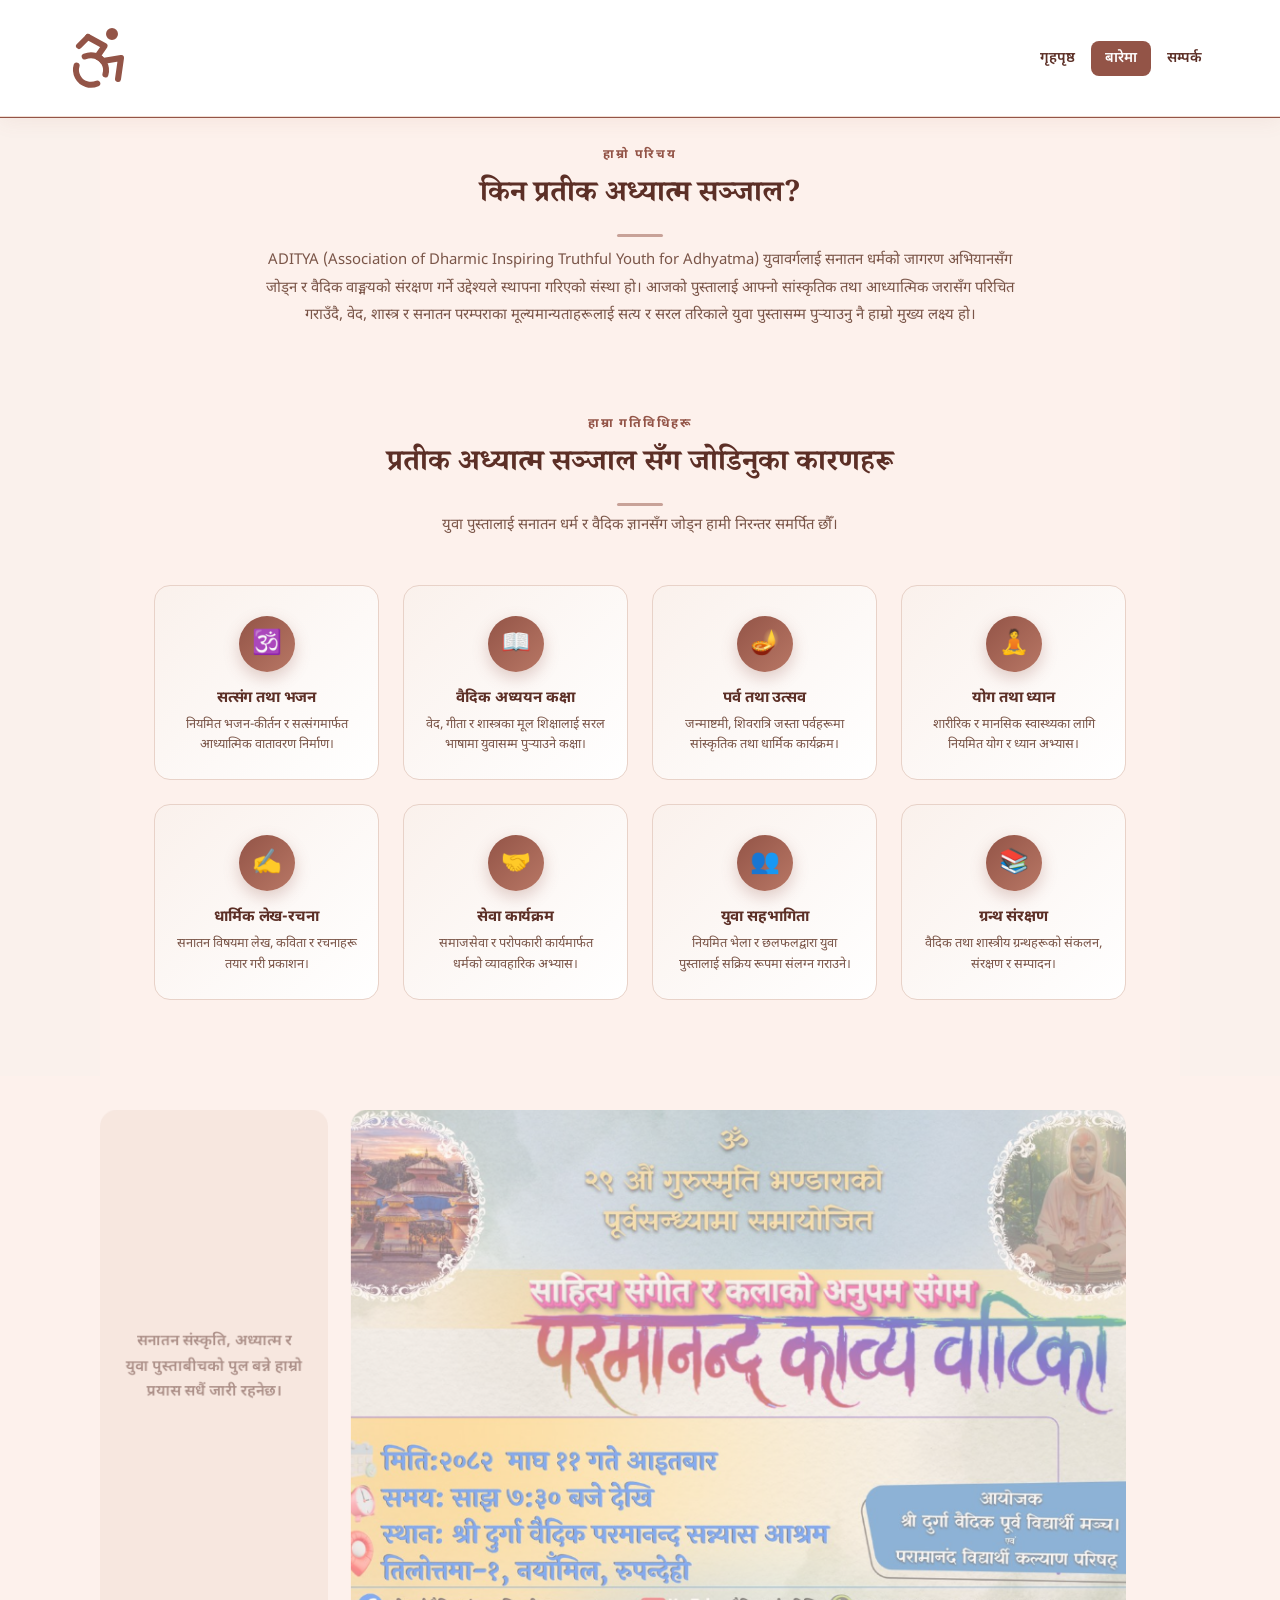
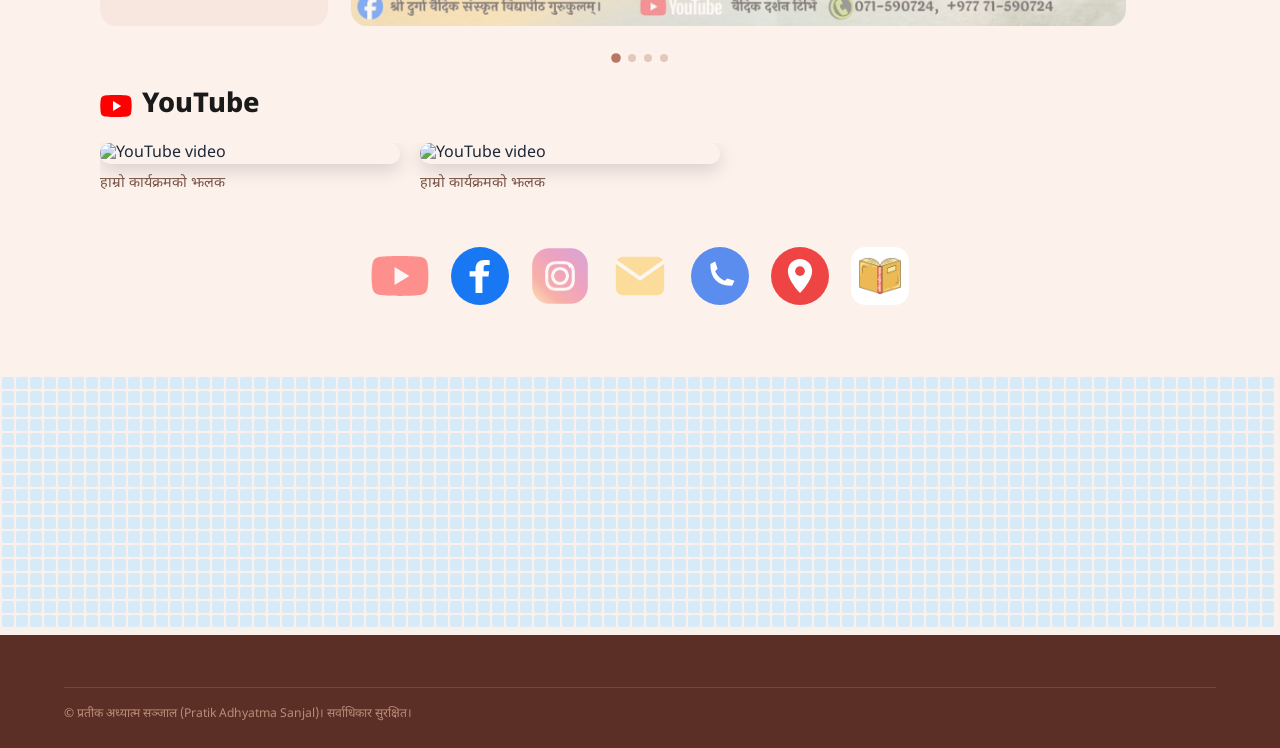
==== about.html @ 6c0d163f "समाचार १ र २ भित्रका लेखको फन्ट Eczar मा बदलियो Co-Authored-By: Claude Sonnet 5.5 <noreply@anthropic" ====
<!DOCTYPE html>
<html lang="ne">
<head>
<meta charset="UTF-8">
<meta name="viewport" content="width=device-width, initial-scale=1.0">
<meta http-equiv="Cache-Control" content="no-cache, no-store, must-revalidate">
<meta http-equiv="Pragma" content="no-cache">
<meta http-equiv="Expires" content="0">
<title>बारेमा – प्रतीक अध्यात्म सञ्जाल (Pratik Adhyatma Sanjal)</title>
<link rel="manifest" href="manifest.json">
<meta name="theme-color" content="#5c2f26">
<link rel="icon" href="/favicon.ico" sizes="48x48">
<link rel="icon" type="image/png" sizes="48x48" href="/favicon-48x48.png">
<link rel="icon" type="image/png" sizes="192x192" href="/favicon-192x192.png">
<link rel="apple-touch-icon" href="/apple-touch-icon.png">
<meta name="apple-mobile-web-app-capable" content="yes">
<meta name="apple-mobile-web-app-status-bar-style" content="black-translucent">
<link href="https://fonts.googleapis.com/css2?family=Akshar:wght@400;500;600;700&family=Noto+Sans+Devanagari:wght@400;600;700;900&family=Noto+Serif+Devanagari:wght@400;700&display=swap" rel="stylesheet">
<link rel="stylesheet" href="styles.css?v=20261015" id="themeStylesheet">
<style>
  .about-page-inner { max-width: 1080px; margin: 0 auto; }
</style>
</head>
<body>

<!-- HEADER -->
<header>
  <div class="logo-area">
    <div class="aditya-access-icon" id="adityaAccessIcon" role="img" aria-label="प्रतीक अध्यात्म सञ्जाल" tabindex="0">
      <svg fill="none" width="72" height="72" stroke="currentColor" stroke-linecap="round" stroke-linejoin="round" stroke-width="2" viewBox="0 0 24 24" xmlns="http://www.w3.org/2000/svg">
        <circle class="ac-circle" cx="16" cy="4" r="1"/>
        <g class="ac-primary">
          <path d="m18 19 1-7-6 1"/>
          <path d="M8,5l5.5,3-2.4,3.5"/>
          <path class="ac-path" d="M8 5 L5 8"/>
        </g>
        <g class="ac-secondary">
          <path d="M4.2,14.5c-.8,2.6.7,5.4,3.3,6.2,1.2.4,2.4.3,3.6-.2"/>
          <path d="M13.8,17.5c.8-2.6-.7-5.4-3.3-6.2-1.2-.4-2.4-.3-3.6.2"/>
          <path d="M13,13.1c-.5-.7-1.1-1.2-1.9-1.6"/>
        </g>
      </svg>
    </div>
  </div>
  <nav>
    <a href="index.html">गृहपृष्ठ</a>
    <a href="about.html" class="active">बारेमा</a>
    <a href="#contact">सम्पर्क</a>
  </nav>
</header>

<div class="about-page-inner">

  <!-- PURPOSE / ABOUT -->
  <section class="why-section" id="purpose">
    <div class="section-label">हाम्रो परिचय</div>
    <div class="section-title">किन प्रतीक अध्यात्म सञ्जाल?</div>
    <p class="section-sub" style="max-width:760px;margin-left:auto;margin-right:auto;line-height:1.85;">
      ADITYA (Association of Dharmic Inspiring Truthful Youth for Adhyatma) युवावर्गलाई सनातन धर्मको जागरण अभियानसँग जोड्न र वैदिक वाङ्मयको संरक्षण गर्ने उद्देश्यले स्थापना गरिएको संस्था हो। आजको पुस्तालाई आफ्नो सांस्कृतिक तथा आध्यात्मिक जरासँग परिचित गराउँदै, वेद, शास्त्र र सनातन परम्पराका मूल्यमान्यताहरूलाई सत्य र सरल तरिकाले युवा पुस्तासम्म पुर्‍याउनु नै हाम्रो मुख्य लक्ष्य हो।
    </p>
  </section>

  <!-- WHY -->
  <section class="why-section" id="why">
    <div class="section-label">हाम्रा गतिविधिहरू</div>
    <div class="section-title">प्रतीक अध्यात्म सञ्जाल सँग जोडिनुका कारणहरू</div>
    <p class="section-sub">युवा पुस्तालाई सनातन धर्म र वैदिक ज्ञानसँग जोड्न हामी निरन्तर समर्पित छौँ।</p>
    <div class="features-grid">
      <div class="feature-card"><div class="feature-icon">🕉️</div><h3>सत्संग तथा भजन</h3><p>नियमित भजन-कीर्तन र सत्संगमार्फत आध्यात्मिक वातावरण निर्माण।</p></div>
      <div class="feature-card"><div class="feature-icon">📖</div><h3>वैदिक अध्ययन कक्षा</h3><p>वेद, गीता र शास्त्रका मूल शिक्षालाई सरल भाषामा युवासम्म पुर्‍याउने कक्षा।</p></div>
      <div class="feature-card"><div class="feature-icon">🪔</div><h3>पर्व तथा उत्सव</h3><p>जन्माष्टमी, शिवरात्रि जस्ता पर्वहरूमा सांस्कृतिक तथा धार्मिक कार्यक्रम।</p></div>
      <div class="feature-card"><div class="feature-icon">🧘</div><h3>योग तथा ध्यान</h3><p>शारीरिक र मानसिक स्वास्थ्यका लागि नियमित योग र ध्यान अभ्यास।</p></div>
      <div class="feature-card"><div class="feature-icon">✍️</div><h3>धार्मिक लेख-रचना</h3><p>सनातन विषयमा लेख, कविता र रचनाहरू तयार गरी प्रकाशन।</p></div>
      <div class="feature-card"><div class="feature-icon">🤝</div><h3>सेवा कार्यक्रम</h3><p>समाजसेवा र परोपकारी कार्यमार्फत धर्मको व्यावहारिक अभ्यास।</p></div>
      <div class="feature-card"><div class="feature-icon">👥</div><h3>युवा सहभागिता</h3><p>नियमित भेला र छलफलद्वारा युवा पुस्तालाई सक्रिय रूपमा संलग्न गराउने।</p></div>
      <div class="feature-card"><div class="feature-icon">📚</div><h3>ग्रन्थ संरक्षण</h3><p>वैदिक तथा शास्त्रीय ग्रन्थहरूको संकलन, संरक्षण र सम्पादन।</p></div>
    </div>
  </section>

</div>

<!-- SHOWCASE + YOUTUBE + SOCIAL -->
<section class="showcase-section" id="showcase">
  <div class="showcase-slider" data-source="data/showcase.json">
    <div class="showcase-slides"></div>
    <div class="showcase-dots"></div>
  </div>

  <div style="margin-top:26px;"></div>

  <div class="yt-heading">
    <svg viewBox="0 0 48 48" aria-hidden="true"><path d="M46.5 12.8c-.55-2.05-2.15-3.67-4.2-4.22C38.7 7.5 24 7.5 24 7.5s-14.7 0-18.3 1.08c-2.05.55-3.65 2.17-4.2 4.22C0.5 16.4.5 24 .5 24s0 7.6 1 11.2c.55 2.05 2.15 3.6 4.2 4.15C9.3 40.5 24 40.5 24 40.5s14.7 0 18.3-1.15c2.05-.55 3.65-2.1 4.2-4.15 1-3.6 1-11.2 1-11.2s0-7.6-1-11.2z" fill="#FF0000"/><path d="M19.5 31.5v-15L31.8 24z" fill="#fff"/></svg>
    <span>YouTube</span>
  </div>
  <div class="yt-row">
    <a class="yt-card" href="https://youtu.be/tR3_oEVN0DA?si=QGP041dQ_64hAhHE" target="_blank" rel="noopener">
      <img src="https://img.youtube.com/vi/tR3_oEVN0DA/hqdefault.jpg" alt="YouTube video" loading="lazy">
      <p>हाम्रो कार्यक्रमको झलक</p>
    </a>
    <a class="yt-card" href="https://youtu.be/tR3_oEVN0DA?si=QGP041dQ_64hAhHE" target="_blank" rel="noopener">
      <img src="https://img.youtube.com/vi/tR3_oEVN0DA/hqdefault.jpg" alt="YouTube video" loading="lazy">
      <p>हाम्रो कार्यक्रमको झलक</p>
    </a>
  </div>

  <div class="social-row">
    <span class="social-icon disabled" title="चाँडै आउँदैछ">
      <svg viewBox="0 0 48 48" aria-hidden="true"><path d="M46.5 12.8c-.55-2.05-2.15-3.67-4.2-4.22C38.7 7.5 24 7.5 24 7.5s-14.7 0-18.3 1.08c-2.05.55-3.65 2.17-4.2 4.22C0.5 16.4.5 24 .5 24s0 7.6 1 11.2c.55 2.05 2.15 3.6 4.2 4.15C9.3 40.5 24 40.5 24 40.5s14.7 0 18.3-1.15c2.05-.55 3.65-2.1 4.2-4.15 1-3.6 1-11.2 1-11.2s0-7.6-1-11.2z" fill="#FF0000"/><path d="M19.5 31.5v-15L31.8 24z" fill="#fff"/></svg>
    </span>
    <a class="social-icon" href="https://www.facebook.com/share/1Dkz17TPeV/" target="_blank" rel="noopener" aria-label="Facebook">
      <svg viewBox="0 0 48 48" aria-hidden="true"><circle cx="24" cy="24" r="24" fill="#1877F2"/><path d="M27 24.5h4l.6-4.5h-4.6v-2.9c0-1.3.35-2.2 2.25-2.2H32V11c-.6-.08-2.4-.25-4.4-.25-4.35 0-7.3 2.65-7.3 7.5V20h-4.9v4.5h4.9V38h5.7V24.5z" fill="#fff"/></svg>
    </a>
    <span class="social-icon disabled" title="चाँडै आउँदैछ">
      <svg viewBox="0 0 48 48" aria-hidden="true"><defs><linearGradient id="igGrad2" x1="0" y1="1" x2="1" y2="0"><stop offset="0%" stop-color="#FED373"/><stop offset="25%" stop-color="#F15245"/><stop offset="60%" stop-color="#D92E7F"/><stop offset="100%" stop-color="#9B36B7"/></linearGradient></defs><rect x="1" y="1" width="46" height="46" rx="14" fill="url(#igGrad2)"/><rect x="13" y="13" width="22" height="22" rx="7" fill="none" stroke="#fff" stroke-width="2.6"/><circle cx="24" cy="24" r="6.2" fill="none" stroke="#fff" stroke-width="2.6"/><circle cx="32.5" cy="15.5" r="1.6" fill="#fff"/></svg>
    </span>
    <span class="social-icon disabled" title="चाँडै आउँदैछ">
      <svg viewBox="0 0 24 24" aria-hidden="true"><rect x="2" y="4" width="20" height="16" rx="3" fill="#FBBF24"/><path d="M2 6l10 7 10-7" fill="none" stroke="#fff" stroke-width="1.5"/></svg>
    </span>
    <a class="social-icon" href="tel:9769312708" aria-label="Phone">
      <svg viewBox="0 0 24 24" aria-hidden="true"><circle cx="12" cy="12" r="12" fill="#5B8DEF"/><path d="M8 7c0 6 3 9 9 9l1-2-3-1-1 1c-2-1-3-2-4-4l1-1-1-3-2 1z" fill="#fff"/></svg>
    </a>
    <a class="social-icon" href="https://www.google.com/maps/search/?api=1&query=Butwal+Nayamil+Nepal" target="_blank" rel="noopener" aria-label="Location">
      <svg viewBox="0 0 24 24" aria-hidden="true"><circle cx="12" cy="12" r="12" fill="#EF4444"/><path d="M12 5a5 5 0 00-5 5c0 4 5 9 5 9s5-5 5-9a5 5 0 00-5-5z" fill="#fff"/><circle cx="12" cy="10" r="2" fill="#EF4444"/></svg>
    </a>
    <a class="social-icon" href="https://pratikadhikari98.com.np/" target="_blank" rel="noopener" aria-label="प्रतीक साहित्य सङ्ग्रह">
      <img src="photos/sahitya-icon.png" alt="प्रतीक साहित्य सङ्ग्रह" style="width:100%;height:100%;object-fit:cover;">
    </a>
  </div>
</section>

<!-- GRAVITY BOXES SECTION -->
<section id="gravity-boxes-section" style="background:transparent;padding:0;margin:0;width:100%;overflow:hidden;">
  <div id="gravity-grid" style="width:100%;height:260px;display:grid;"></div>
</section>


<!-- LIGHTBOX -->
<div class="lb-backdrop" id="lbBackdrop" onclick="closeLb(event)">
  <button class="lb-close" onclick="closeLb()">✕</button>
  <img class="lb-img" id="lbImg" src="" alt="">
  <div class="lb-caption" id="lbCaption"></div>
</div>

<!-- FOOTER -->
<footer id="contact">
  <div class="footer-bottom">
    <span>© प्रतीक अध्यात्म सञ्जाल (Pratik Adhyatma Sanjal)। सर्वाधिकार सुरक्षित।</span>
  </div>
</footer>


<script>
function openLb(src, caption) {
  document.getElementById('lbImg').src = src;
  document.getElementById('lbCaption').textContent = caption;
  document.getElementById('lbBackdrop').classList.add('open');
  document.body.style.overflow = 'hidden';
}
function closeLb(e) {
  if (e && e.target !== e.currentTarget && e.target.tagName === 'IMG') return;
  document.getElementById('lbBackdrop').classList.remove('open');
  document.body.style.overflow = '';
}

</script>


<script>
// ══ GRAVITY BOXES — sky/white theme ══
(function () {
  const grid = document.getElementById('gravity-grid');
  if (!grid) return;

  const BOX = 12, GAP = 2, STEP = BOX + GAP;
  let px = null, py = null;
  let animId = null;

  // Rest color: #d6eaf8 (--sky), pressed color: #ffffff (white)
  const R0 = 0xd6, G0 = 0xea, B0 = 0xf8; // #d6eaf8 sky
  const R1 = 0xff, G1 = 0xff, B1 = 0xff; // #ffffff white

  const RADIUS = 110, R2 = RADIUS * RADIUS;
  const STIFF = 0.25, DAMP = 0.58;

  let boxes = [], dep, vel, cx, cy, total = 0;

  function init() {
    if (animId) cancelAnimationFrame(animId);
    grid.innerHTML = '';

    const W = grid.offsetWidth || window.innerWidth;
    const H = grid.offsetHeight || 260;
    const cols = Math.floor((W - 4) / STEP);
    const rows = Math.floor((H - 4) / STEP);
    total = cols * rows;

    grid.style.gridTemplateColumns = `repeat(${cols}, ${BOX}px)`;
    grid.style.alignContent = 'start';
    grid.style.gap = GAP + 'px';
    grid.style.padding = '2px';

    boxes = [];
    for (let i = 0; i < total; i++) {
      const b = document.createElement('div');
      b.style.cssText = `width:${BOX}px;height:${BOX}px;border-radius:2px;background:#d6eaf8;`;
      grid.appendChild(b);
      boxes.push(b);
    }

    cx = new Float32Array(total);
    cy = new Float32Array(total);
    dep = new Float32Array(total);
    vel = new Float32Array(total);

    buildCenters();
    tick();
  }

  function buildCenters() {
    const gr = grid.getBoundingClientRect();
    const cols = Math.floor((gr.width - 4) / STEP);
    for (let i = 0; i < total; i++) {
      const r = Math.floor(i / cols), c = i % cols;
      cx[i] = gr.left + c * STEP + BOX / 2;
      cy[i] = gr.top  + r * STEP + BOX / 2;
    }
  }

  function tick() {
    for (let i = 0; i < total; i++) {
      let tgt = 0;
      if (px !== null) {
        const dx = cx[i] - px, dy = cy[i] - py;
        const d2 = dx * dx + dy * dy;
        if (d2 < R2) {
          const ratio = Math.sqrt(d2) / RADIUS;
          tgt = (1 - ratio) * (1 - ratio);
        }
      }
      vel[i] = vel[i] * DAMP + (tgt - dep[i]) * STIFF;
      dep[i] += vel[i];
      if (dep[i] < 0) { dep[i] = 0; vel[i] = 0; }

      const depth = dep[i];
      if (depth < 0.0015 && tgt === 0) {
        dep[i] = 0; vel[i] = 0;
        boxes[i].style.cssText = `width:${BOX}px;height:${BOX}px;border-radius:2px;background:#d6eaf8;`;
        continue;
      }

      const sc  = 1 - depth * 0.48;
      const sh  = (depth * 5).toFixed(1);
      const sh2 = (depth * 11).toFixed(1);
      const sia = Math.min(depth * 0.88, 0.85).toFixed(2);
      const cr  = (R0 + (R1 - R0) * depth) | 0;
      const cg  = (G0 + (G1 - G0) * depth) | 0;
      const cb  = (B0 + (B1 - B0) * depth) | 0;

      boxes[i].style.cssText =
        `width:${BOX}px;height:${BOX}px;border-radius:2px;` +
        `background:rgb(${cr},${cg},${cb});` +
        `transform:scale(${sc.toFixed(3)});` +
        `box-shadow:inset 0 ${sh}px ${sh2}px rgba(0,0,0,${sia});`;
    }
    animId = requestAnimationFrame(tick);
  }

  // ── Events — window level ताकि scroll/touch सबैले काम गरोस् ──
  const section = document.getElementById('gravity-boxes-section');
  section.addEventListener('mousemove',   e => { px = e.clientX; py = e.clientY; buildCenters(); });
  section.addEventListener('mouseleave',  () => { px = null; py = null; });
  section.addEventListener('touchstart',  e => { e.preventDefault(); px = e.touches[0].clientX; py = e.touches[0].clientY; buildCenters(); }, { passive: false });
  section.addEventListener('touchmove',   e => { e.preventDefault(); px = e.touches[0].clientX; py = e.touches[0].clientY; }, { passive: false });
  section.addEventListener('touchend',    () => { px = null; py = null; });
  section.addEventListener('touchcancel', () => { px = null; py = null; });

  setTimeout(init, 150);
  window.addEventListener('resize', () => setTimeout(init, 150));
})();
</script>

<!-- SHOWCASE SLIDER — loads slides from data/showcase.json, auto + manual swipe -->
<script>
(function(){
  function escapeHtml(s){ var d=document.createElement('div'); d.textContent = s==null?'':String(s); return d.innerHTML; }

  function initSlider(slider, items){
    var track = slider.querySelector('.showcase-slides');
    var dotsWrap = slider.querySelector('.showcase-dots');
    if (!track || !items || !items.length) return;

    track.innerHTML = items.map(function(item){
      return '<div class="showcase-top showcase-slide">' +
               '<div class="showcase-text"><p>' + escapeHtml(item.text) + '</p></div>' +
               '<div class="showcase-photo"><img src="' + escapeHtml(item.image) + '" alt="प्रतीक अध्यात्म सञ्जाल"></div>' +
             '</div>';
    }).join('');

    var slides = track.children;
    dotsWrap.innerHTML = '';
    for (var i = 0; i < slides.length; i++) {
      var d = document.createElement('span');
      d.dataset.index = i;
      if (i === 0) d.classList.add('active');
      d.addEventListener('click', function(){
        var idx = +this.dataset.index;
        track.scrollTo({ left: track.clientWidth * idx, behavior: 'smooth' });
      });
      dotsWrap.appendChild(d);
    }
    var dots = dotsWrap.children;

    function currentIndex(){
      return Math.round(track.scrollLeft / track.clientWidth);
    }
    function setActive(idx){
      for (var i = 0; i < dots.length; i++) dots[i].classList.toggle('active', i === idx);
    }
    track.addEventListener('scroll', function(){ setActive(currentIndex()); }, { passive: true });

    if (slides.length > 1) {
      var autoTimer = null;
      function nextSlide(){
        var next = (currentIndex() + 1) % slides.length;
        track.scrollTo({ left: track.clientWidth * next, behavior: 'smooth' });
      }
      function startAuto(){ stopAuto(); autoTimer = setInterval(nextSlide, 4500); }
      function stopAuto(){ if (autoTimer) clearInterval(autoTimer); }
      startAuto();
      track.addEventListener('pointerdown', stopAuto);
      track.addEventListener('pointerup', function(){ setTimeout(startAuto, 1800); });
      track.addEventListener('mouseleave', function(){ setTimeout(startAuto, 1800); });
    }
  }

  document.querySelectorAll('.showcase-slider').forEach(function(slider){
    var src = slider.dataset.source;
    if (!src) return;
    fetch(src, { cache: 'no-store' })
      .then(function(r){ return r.json(); })
      .then(function(items){ initSlider(slider, items); })
      .catch(function(){ /* JSON load गर्न सकिएन */ });
  });
})();
</script>

<script>
if ('serviceWorker' in navigator) {
  window.addEventListener('load', () => {
    navigator.serviceWorker.register('./sw.js').catch(() => {});
  });
}
</script>


<script>
// एक्सेसिबिलिटी आइकन एनिमेसन (accessibility.zip को motion component बाट रूपान्तरित)
(function(){
  var box = document.getElementById('adityaAccessIcon');
  if (!box || !box.animate) return;
  var circle = box.querySelector('.ac-circle'), prim = box.querySelector('.ac-primary'),
      path = box.querySelector('.ac-path'), sec = box.querySelector('.ac-secondary');
  var running = false;
  function play() {
    if (running) return; running = true;
    var o = {easing:'ease-in-out', fill:'none'};
    circle.animate([{transform:'translate(0,0)'},{transform:'translate(1px,1px)'},{transform:'translate(-1px,-1px)'},{transform:'translate(0,0)'}], Object.assign({duration:800}, o));
    prim.animate([{transform:'rotate(0deg)'},{transform:'rotate(5deg)'},{transform:'rotate(-5deg)'},{transform:'rotate(0deg)'}], Object.assign({duration:800}, o));
    path.animate([{transform:'rotate(0deg)'},{transform:'rotate(-60deg)'},{transform:'rotate(0deg)'}], Object.assign({duration:400, delay:200}, o));
    var last = sec.animate([{transform:'rotate(0deg)'},{transform:'rotate(-360deg)'}], Object.assign({duration:1000, delay:400}, o));
    last.onfinish = function(){ running = false; };
  }
  box.addEventListener('mouseenter', play);
  box.addEventListener('click', play);
  box.addEventListener('keydown', function(e){ if (e.key === 'Enter' || e.key === ' ') play(); });
  setTimeout(play, 600);
})();
</script>
</body>
</html>
---- styles.css ----
@font-face {
  font-family: 'Siddhanta';
  src: url('fonts/siddhanta.ttf') format('truetype');
  font-weight: normal;
  font-style: normal;
  font-display: swap;
}
  *, *::before, *::after { box-sizing: border-box; margin: 0; padding: 0; -webkit-tap-highlight-color: transparent; }
  html { -webkit-tap-highlight-color: transparent; }
  a, button, select, input, textarea, [onclick] { -webkit-tap-highlight-color: transparent; }
  :root {
    --blue-dark: #5c2f26;
    --blue-mid: #935447;
    --blue-light: #b87765;
    --sky: #f0ddd3;
    --sky-pale: #faf1ec;
    --white: #ffffff;
    --red: #b91c1c;
    --text: #1a2a3a;
    --text-light: #7a5548;
  }
  html { scroll-behavior: smooth; background: var(--sky-pale); }
  body { font-family: 'Noto Sans Devanagari', sans-serif; background: var(--sky-pale); color: var(--text); overflow-x: hidden; }
  h1, h2, h3 { letter-spacing: -0.01em; }
  ::selection { background: var(--blue-mid); color: var(--white); }

  /* TOP BAR */
  .topbar { background: var(--blue-dark); color: #f2ded4; font-size: 0.78rem; display: flex; justify-content: space-between; align-items: center; padding: 6px 5%; gap: 12px; flex-wrap: wrap; }
  .topbar a { color: #f2ded4; text-decoration: none; }

  /* HEADER */
  header { background: var(--white); padding: 22px 5%; display: flex; align-items: center; justify-content: space-between; gap: 14px; border-bottom: 1px solid var(--sky); position: sticky; top: 0; z-index: 100; box-shadow: 0 1px 0 var(--blue-mid), 0 4px 20px rgba(147,84,71,0.08); flex-wrap: wrap; transition: box-shadow .2s; }
  .header-left { display: flex; align-items: center; gap: 12px; flex-wrap: wrap; }
  .logo-area { display: flex; align-items: center; gap: 9px; }
  .aditya-logo-img { height: 90px; width: 160px; object-fit: contain; display: block; }
  .aditya-access-icon { color: var(--blue-mid); display: flex; align-items: center; justify-content: center; width: 72px; height: 72px; cursor: pointer; outline: none; -webkit-tap-highlight-color: transparent; }
  .aditya-access-icon svg * { transform-box: fill-box; transform-origin: center; }
  .aditya-access-icon .ac-path { transform-origin: top right; }
  nav { display: flex; gap: 2px; flex-wrap: wrap; }
  nav a { color: var(--blue-dark); text-decoration: none; font-size: 0.9rem; font-weight: 600; padding: 8px 14px; border-radius: 8px; transition: background .25s ease, color .25s ease, transform .15s ease; }
  nav a:hover { transform: translateY(-1px); }
  nav a:hover, nav a.active { background: var(--blue-mid); color: var(--white); }
  .btn-admit { background: var(--red); color: var(--white) !important; border-radius: 6px; font-weight: 700 !important; }
  .btn-admit:hover { background: #991b1b !important; }

  /* HEADER 3-DOT MENU */
  .header-menu { position: relative; }
  .menu-dots-btn { background: var(--white); border: 1.5px solid var(--blue-mid); color: var(--blue-dark); width: 52px; height: 52px; border-radius: 50%; font-size: 1.6rem; line-height: 1; cursor: pointer; display: flex; align-items: center; justify-content: center; transition: background .2s, color .2s, transform .15s; }
  .menu-dots-btn:hover { background: var(--blue-mid); color: var(--white); }
  .menu-dots-btn:active { transform: scale(0.92); }
  .header-dropdown { position: absolute; top: calc(100% + 10px); right: 0; background: var(--white); border: 1px solid #f0ddd3; border-radius: 12px; box-shadow: 0 10px 30px rgba(147,84,71,0.18); padding: 10px; min-width: 160px; opacity: 0; visibility: hidden; transform: translateY(-8px) scale(0.97); transform-origin: top right; transition: opacity .18s ease, transform .18s ease, visibility .18s; z-index: 200; }
  .header-dropdown.open { opacity: 1; visibility: visible; transform: translateY(0) scale(1); }
  .header-dropdown .auth-box { justify-content: center; }
  .theme-picker { padding: 4px 4px 10px; border-bottom: 1px solid var(--sky); margin-bottom: 8px; }
  .theme-picker-label { font-size: 0.72rem; font-weight: 700; color: var(--text-light); text-transform: uppercase; letter-spacing: .06em; margin-bottom: 8px; text-align: center; }
  .menu-admin-link { display: flex; align-items: center; justify-content: center; gap: 6px; padding: 8px 4px; border-radius: 8px; text-decoration: none; color: var(--text-light); font-size: 0.85rem; font-weight: 600; transition: background .15s; }
  .menu-admin-link:hover { background: var(--sky-pale); }
  .theme-swatches { display: flex; justify-content: center; gap: 8px; flex-wrap: wrap; max-width: 190px; }
  .theme-swatch { width: 28px; height: 28px; border-radius: 50%; border: 2px solid var(--white); box-shadow: 0 0 0 1.5px #d8d8d8; cursor: pointer; padding: 0; transition: transform .15s, box-shadow .15s; }
  .theme-swatch:hover { transform: scale(1.12); }
  .theme-swatch.active { box-shadow: 0 0 0 2.5px var(--blue-mid); }

  /* HERO */
  .hero { background: linear-gradient(160deg, #fdf5f0 0%, #f9ece4 50%, #ecd2c1 100%); min-height: auto; display: flex; align-items: center; justify-content: center; padding: 30px 5% 20px; gap: 40px; flex-wrap: wrap; position: relative; overflow: hidden; }
  .hero::after {
    content: "";
    position: absolute;
    inset: -60px;
    background:
      radial-gradient(circle at 20% 25%, rgba(147,84,71,0.55) 0%, transparent 42%),
      radial-gradient(circle at 82% 18%, rgba(184,119,101,0.50) 0%, transparent 42%),
      radial-gradient(circle at 30% 85%, rgba(92,47,38,0.30) 0%, transparent 45%),
      radial-gradient(circle at 85% 80%, rgba(236,210,193,0.75) 0%, transparent 45%);
    filter: blur(50px);
    animation: heroBlobMove 14s ease-in-out infinite alternate;
    z-index: 0;
    pointer-events: none;
  }
  @keyframes heroBlobMove {
    0%   { transform: translate(0, 0) scale(1); }
    50%  { transform: translate(-4%, 3%) scale(1.18); }
    100% { transform: translate(3%, -3%) scale(1); }
  }
  .hero::before {
    content: "";
    position: absolute;
    inset: 14px;
    background: rgba(255,255,255,0.42);
    border: 1px solid rgba(255,255,255,0.55);
    border-radius: 24px;
    backdrop-filter: blur(8px);
    -webkit-backdrop-filter: blur(8px);
    box-shadow: 0 10px 34px rgba(92,47,38,0.22), 0 2px 8px rgba(92,47,38,0.14);
    z-index: 1;
    pointer-events: none;
  }
  .hero-text, .wheel-container { position: relative; z-index: 2; }
  .hero-text { flex: 1 1 320px; }
  .hero-eyebrow { display: inline-block; background: var(--blue-mid); color: var(--white); font-size: 0.75rem; font-weight: 700; letter-spacing: .08em; padding: 4px 14px; border-radius: 20px; margin-bottom: 16px; }
  .hero-text h2 { font-family: 'Noto Serif Devanagari', serif; font-size: clamp(1.4rem, 3vw, 2.2rem); font-weight: 700; color: var(--blue-dark); line-height: 1.35; margin-bottom: 14px; }
  .hero-text h2 span { color: var(--blue-mid); }
  .hero-text h2.hero-shloka { font-size: clamp(1.5rem, 3.4vw, 2.3rem); line-height: 1.55; margin-top: -18px; }
  .shloka-rotator { transition: opacity .35s ease; }
  .shloka-rotator.fading { opacity: 0; }
  .hero-text p { font-size: 0.97rem; color: var(--text-light); line-height: 1.75; margin-bottom: 26px; max-width: 460px; }
  .hero-btns { display: flex; gap: 12px; flex-wrap: wrap; }
  .btn-primary { background: var(--blue-mid); color: var(--white); padding: 13px 26px; border-radius: 10px; font-size: 0.93rem; font-weight: 700; text-decoration: none; transition: background .25s ease, transform .18s ease, box-shadow .25s ease; display: inline-block; box-shadow: 0 4px 14px rgba(147,84,71,.22); }
  .btn-primary:hover { background: var(--blue-dark); transform: translateY(-2px); box-shadow: 0 8px 20px rgba(147,84,71,.3); }
  .btn-primary:active { transform: translateY(0); }
  .btn-outline { border: 2px solid var(--blue-mid); color: var(--blue-mid); padding: 11px 22px; border-radius: 10px; font-size: 0.93rem; font-weight: 700; text-decoration: none; transition: background .25s ease, color .25s ease, transform .18s ease; display: inline-block; }
  .btn-outline:hover { background: var(--blue-mid); color: var(--white); transform: translateY(-2px); }

  /* WHEEL */
  .wheel-container { flex: 0 0 auto; display: flex; flex-direction: column; align-items: center; gap: 14px; }
  .wheel-svg-wrap { position: relative; width: 500px; height: 500px; cursor: grab; user-select: none; filter: drop-shadow(0 10px 28px rgba(147,84,71,.16)); transition: filter .25s ease; }
  .wheel-svg-wrap:hover { filter: drop-shadow(0 14px 34px rgba(147,84,71,.22)); }
  .wheel-svg-wrap:active { cursor: grabbing; }
  .wheel-svg-wrap svg { width: 100%; height: 100%; overflow: visible; }
  .spin-hint { font-size: 0.75rem; color: var(--blue-mid); font-weight: 600; opacity: 0.75; text-align: center; }

  /* Segment colors alternating */
  .seg-a { fill: #f5e6de; stroke: #935447; stroke-width: 2; transition: fill .2s; }
  .seg-b { fill: #ecd4c9; stroke: #935447; stroke-width: 2; transition: fill .2s; }
  .seg-a:hover { fill: #d9ab98; }
  .seg-b:hover { fill: #c98a72; }

  /* STATS */
  @keyframes gradientShift {
    0%   { background-position: 0% 50%; }
    50%  { background-position: 100% 50%; }
    100% { background-position: 0% 50%; }
  }
  .stats-banner {
    position: relative;
    background: linear-gradient(135deg, #5c2f26, #935447, #b87765, #935447, #5c2f26);
    background-size: 300% 300%;
    animation: gradientShift 8s ease infinite;
    padding: 34px 5%;
    display: flex;
    justify-content: center;
    gap: 56px;
    flex-wrap: wrap;
    text-align: center;
  }
  .stat { color: var(--white); }
  .stat-num { font-family: 'Noto Serif Devanagari', serif; font-size: 2.3rem; font-weight: 700; color: #ffffff; display: block; line-height: 1; text-shadow: 0 2px 16px rgba(59,130,209,0.7), 0 1px 4px rgba(0,0,0,0.3); }
  .stat-label { font-size: 0.83rem; opacity: .85; margin-top: 6px; color: #f2ded4; }

  /* WHY */
  .why-section { background: #fdf1ec; padding: 30px 5% 76px; text-align: center; position: relative; }
  .section-label { color: var(--blue-mid); font-size: 0.78rem; font-weight: 700; letter-spacing: .14em; text-transform: uppercase; margin-bottom: 10px; }
  .section-title { font-family: 'Noto Serif Devanagari', serif; font-size: clamp(1.2rem, 2.5vw, 1.85rem); color: var(--blue-dark); font-weight: 700; margin-bottom: 10px; position: relative; }
  .section-title::after { content: ''; display: block; width: 46px; height: 3px; background: var(--blue-mid); border-radius: 2px; margin: 14px auto 0; opacity: .5; }
  .section-sub { color: var(--text-light); font-size: 0.93rem; margin-bottom: 50px; }

  /* ABOUT — photo + text card, banner below (matches reference layout) */
  .about-inner { display: flex; align-items: flex-start; gap: 34px; max-width: 1080px; margin: 0 auto 26px; text-align: left; flex-wrap: nowrap; }
  .about-photo { flex: 0 0 280px; max-width: 280px; }
  .about-photo img { width: 100%; display: block; border-radius: 10px; box-shadow: 0 14px 34px rgba(92,47,38,0.28); }
  .about-textcard { flex: 1 1 420px; min-width: 0; background: var(--sky); border-radius: 20px; padding: 34px 38px; display: flex; align-items: center; }
  .about-text { font-family: 'Khand', 'Noto Sans Devanagari', sans-serif; text-align: justify; font-size: 1.02rem; line-height: 1.85; color: #241a16; font-weight: 600; }
  .sahitya-banner { display: flex; align-items: center; justify-content: center; gap: 22px; max-width: 1080px; margin: 0 auto; background: #a48078; color: #fff; padding: 26px 30px; border-radius: 22px; text-decoration: none; box-shadow: 0 8px 24px rgba(92,47,38,0.25); transition: transform .2s ease, box-shadow .2s ease; }
  .sahitya-banner:hover { transform: translateY(-2px); box-shadow: 0 12px 30px rgba(92,47,38,0.32); }
  .sahitya-icon { width: 60px; height: 60px; flex: 0 0 auto; object-fit: contain; }
  .sahitya-name { font-family: 'Khand', 'Noto Sans Devanagari', sans-serif; font-weight: 700; font-size: clamp(1.3rem, 2.8vw, 1.9rem); letter-spacing: .01em; }
  @media (max-width: 560px) {
    .why-section { padding-top: 14px; padding-bottom: 20px; }
    .about-inner { gap: 14px; margin-bottom: 16px; }
    .about-photo { flex-basis: 120px; max-width: 120px; }
    .about-textcard { padding: 14px 16px; border-radius: 14px; }
    .about-text { font-size: 0.58rem; line-height: 1.5; }
    .sahitya-banner { gap: 10px; padding: 14px 14px; border-radius: 16px; }
    .sahitya-icon { width: 36px; height: 36px; }
  }

  /* SHOWCASE — photo/text pair, YouTube row, social icons */
  .showcase-section { background: #fdf1ec; padding: 20px 5% 70px; }
  .showcase-slider { max-width: 1080px; margin: 0 auto; }
  .showcase-slides { display: flex; overflow-x: auto; scroll-snap-type: x mandatory; scroll-snap-stop: always; scroll-behavior: smooth; -webkit-overflow-scrolling: touch; scrollbar-width: none; -ms-overflow-style: none; }
  .showcase-slides::-webkit-scrollbar { display: none; }
  .showcase-slide { flex: 0 0 100%; scroll-snap-align: start; opacity: .5; transform: scale(.95); transition: opacity .4s ease, transform .4s ease; will-change: opacity, transform; }
  .showcase-slide.active { opacity: 1; transform: scale(1); }
  .showcase-top { display: flex; gap: 24px; align-items: stretch; }
  .showcase-text { flex: 0 0 240px; max-width: 240px; background: var(--sky); border-radius: 18px; display: flex; align-items: center; justify-content: center; padding: 26px; }
  .showcase-text p { font-family: 'Khand', 'Noto Sans Devanagari', sans-serif; font-weight: 600; text-align: center; color: var(--blue-dark); font-size: 1rem; line-height: 1.65; margin: 0; }
  .showcase-photo { flex: 1 1 500px; border-radius: 18px; overflow: hidden; min-height: 220px; }
  .showcase-photo img { width: 100%; height: 100%; object-fit: cover; display: block; }
  .showcase-dots { display: flex; justify-content: center; gap: 8px; margin-top: 14px; }
  .showcase-dots span { width: 8px; height: 8px; border-radius: 50%; background: var(--blue-light); opacity: .35; transition: opacity .2s, transform .2s; cursor: pointer; }
  .showcase-dots span.active { opacity: 1; transform: scale(1.2); }
  .yt-heading { display: flex; align-items: center; gap: 10px; max-width: 1080px; margin: 0 auto 20px; }
  .yt-heading svg { width: 32px; height: 32px; }
  .yt-heading span { font-family: 'Khand', 'Noto Sans Devanagari', sans-serif; font-weight: 800; font-size: 1.7rem; color: #1a1a1a; }
  .yt-row { display: flex; gap: 20px; max-width: 1080px; margin: 0 auto 46px; overflow-x: auto; padding-bottom: 8px; }
  .yt-card { flex: 0 0 300px; text-decoration: none; color: inherit; }
  .yt-card img { width: 100%; display: block; border-radius: 10px; box-shadow: 0 6px 18px rgba(0,0,0,0.15); }
  .yt-card p { margin: 10px 0 0; font-size: 0.9rem; color: var(--text-light); font-family: 'Khand', 'Noto Sans Devanagari', sans-serif; }
  .social-row { display: flex; justify-content: center; gap: 22px; max-width: 1080px; margin: 0 auto; flex-wrap: wrap; }
  .social-icon { width: 58px; height: 58px; border-radius: 14px; display: flex; align-items: center; justify-content: center; overflow: hidden; }
  .social-icon svg { width: 100%; height: 100%; }
  .social-icon img { border-radius: 14px; }
  .social-icon.disabled { opacity: 0.4; pointer-events: none; }
  @media (max-width: 560px) {
    .showcase-section { padding-top: 8px; }
    .showcase-top { gap: 14px; }
    .showcase-text { flex-basis: 120px; max-width: 120px; padding: 14px; }
    .showcase-text p { font-size: 0.62rem; line-height: 1.4; }
    .showcase-photo { min-height: 140px; }
    .social-icon { width: 46px; height: 46px; }
  }
  .features-grid { display: grid; grid-template-columns: repeat(auto-fit, minmax(190px, 1fr)); gap: 24px; max-width: 980px; margin: 0 auto; }
  .feature-card { background: linear-gradient(135deg, var(--sky-pale), var(--white)); border: 1.5px solid #e8d2c8; border-radius: 16px; padding: 30px 20px 24px; text-align: center; transition: transform .25s cubic-bezier(.2,.8,.3,1), box-shadow .25s ease, border-color .25s ease; }
  .feature-card:hover { transform: translateY(-6px); box-shadow: 0 14px 32px rgba(147,84,71,.16); border-color: var(--blue-light); }
  .feature-icon { width: 56px; height: 56px; border-radius: 50%; background: linear-gradient(135deg, var(--blue-mid), var(--blue-light)); display: flex; align-items: center; justify-content: center; margin: 0 auto 16px; font-size: 1.5rem; box-shadow: 0 6px 16px rgba(147,84,71,.28); transition: transform .25s ease; }
  .feature-card:hover .feature-icon { transform: scale(1.08) rotate(-4deg); }
  .feature-card h3 { font-size: 0.95rem; font-weight: 700; color: var(--blue-dark); margin-bottom: 7px; }
  .feature-card p { font-size: 0.8rem; color: var(--text-light); line-height: 1.6; }

  /* NOTICE */
  .notice-section { background: var(--sky-pale); padding: 68px 5%; }
  .notice-inner { max-width: 860px; margin: 0 auto; }
  .notice-list { list-style: none; margin-top: 30px; }
  .notice-list li { display: flex; align-items: flex-start; gap: 14px; padding: 16px 18px; background: var(--white); border-radius: 10px; border-left: 4px solid var(--blue-mid); margin-bottom: 12px; box-shadow: 0 2px 8px rgba(147,84,71,.06); }
  .notice-date { background: var(--blue-mid); color: var(--white); border-radius: 8px; padding: 5px 9px; text-align: center; font-size: 0.73rem; font-weight: 700; line-height: 1.4; min-width: 46px; flex-shrink: 0; }
  .notice-text strong { display: block; color: var(--blue-dark); font-size: 0.93rem; margin-bottom: 2px; }
  .notice-text span { font-size: 0.8rem; color: var(--text-light); }


  /* GALLERY */
  .gallery-section { background: var(--white); padding: 68px 5%; text-align: center; }
  .gallery-grid { display: grid; grid-template-columns: repeat(auto-fill, minmax(260px, 1fr)); gap: 20px; margin-top: 32px; text-align: left; }
  .gallery-card { border-radius: 12px; overflow: hidden; box-shadow: 0 3px 16px rgba(147,84,71,0.10); background: var(--sky-pale); transition: transform .22s, box-shadow .22s; cursor: pointer; }
  .gallery-card:hover { transform: translateY(-4px); box-shadow: 0 8px 28px rgba(147,84,71,0.18); }
  .gallery-card img { width: 100%; height: 200px; object-fit: cover; display: block; }
  .gallery-card .g-desc { padding: 12px 14px; font-size: 0.88rem; color: var(--text); line-height: 1.5; }

  /* NEWS FEED */
  .news-feed-section { background: var(--sky-pale); padding: 68px 5%; text-align: center; }
  .news-feed-heading { display: flex; align-items: center; justify-content: center; gap: 14px; font-family: 'Noto Serif Devanagari', serif; font-weight: 800; font-size: clamp(1.6rem, 4vw, 2.4rem); color: #1a6b4f; margin: 0 0 32px; }
  .news-feed-heading span { font-size: 0.75em; filter: drop-shadow(0 2px 4px rgba(0,0,0,0.15)); }
  .news-feed-list { display: flex; flex-direction: column; gap: 20px; max-width: 1080px; margin: 0 auto; text-align: left; }
  .news-feed-card { background: var(--white); border-radius: 16px; overflow: hidden; box-shadow: 0 3px 16px rgba(147,84,71,0.10); }
  .news-feed-card img { width: 100%; max-height: 320px; object-fit: cover; display: block; }
  .news-feed-card .nf-body { padding: 16px 18px; }
  .news-feed-card h3 { font-family: 'Noto Serif Devanagari', serif; font-size: 1.15rem; color: var(--blue-dark); margin-bottom: 14px; }
  .nf-columns { font-family: 'Eczar', 'Noto Serif Devanagari', serif; font-size: 0.66rem; line-height: 1.6; text-align: justify; column-count: 3; column-gap: 28px; }
  .nf-columns img { max-width: 100%; border-radius: 10px; margin: 6px 0; display: block; break-inside: avoid; }
  .nf-columns p { margin: 0 0 1em; }
  @media (max-width: 560px) {
    .nf-columns { font-size: 0.4rem; line-height: 1.3; column-gap: 20px; }
  }
  .nf-single { font-family: 'Eczar', 'Noto Serif Devanagari', serif; font-size: 0.8rem; line-height: 1.65; text-align: justify; column-count: 1; }
  .nf-single img { max-width: 100%; border-radius: 12px; margin: 12px 0; display: block; }
  .nf-single p { margin: 0 0 1em; }
  @media (max-width: 560px) {
    .nf-single { font-size: 0.58rem; line-height: 1.4; }
  }
  .news-feed-empty { color: var(--text-light); font-size: 0.9rem; margin-top: 20px; }

  /* AD CAROUSEL — auto + manual swipe loop */
  .ad-carousel { max-width: 1080px; margin: 28px auto 0; }
  .ad-carousel-track { position: relative; width: 100%; aspect-ratio: 16 / 9; max-height: 360px; border-radius: 16px; overflow: hidden; background: var(--sky-pale); touch-action: pan-y; }
  .ad-slide { position: absolute; inset: 0; opacity: 0; transition: opacity 1s ease; pointer-events: none; }
  .ad-slide.active { opacity: 1; }
  .ad-slide img { width: 100%; height: 100%; object-fit: cover; display: block; -webkit-user-drag: none; user-select: none; }

  /* ══ AUTH BOX (HEADER) ══ */
  .auth-box { display: flex; align-items: center; gap: 6px; }
  .auth-btn { display: flex; align-items: center; gap: 6px; background: var(--white); border: 1.5px solid var(--blue-mid); color: var(--blue-mid); font-weight: 700; font-size: 0.8rem; padding: 7px 13px; border-radius: 7px; cursor: pointer; transition: background .2s, color .2s; white-space: nowrap; }
  .auth-btn:hover { background: var(--blue-mid); color: var(--white); }
  .auth-user { display: flex; align-items: center; gap: 5px; font-size: 0.68rem; color: var(--blue-dark); font-weight: 600; }
  .auth-avatar { width: 30px; height: 30px; border-radius: 50%; background: var(--blue-mid); color: var(--white); display: flex; align-items: center; justify-content: center; font-size: 0.85rem; font-weight: 700; flex-shrink: 0; }
  .auth-logout { background: none; border: none; color: var(--red); font-size: 0.64rem; font-weight: 700; cursor: pointer; text-decoration: underline; padding: 0; white-space: nowrap; }
  .auth-box-hero { padding: 4px 0; }
  .auth-box-hero .auth-btn { padding: 10px 20px; font-size: 0.93rem; border-radius: 8px; }
  .auth-box-hero .auth-avatar { width: 34px; height: 34px; font-size: 1rem; }
  .auth-box-hero .auth-logout { font-size: 0.8rem; }
  .teacher-badge { background: var(--blue-dark); color: var(--white); font-size: 0.56rem; font-weight: 700; padding: 1px 6px; border-radius: 9px; margin-left: 2px; white-space: nowrap; }

  /* ══ COMMUNITY / POSTS SECTION ══ */
  /* सूचना (कालोपाटी) को लाइक/कमेन्ट/सेयर */
  .notice-social { max-width: 640px; margin: 22px auto 0; background: var(--white); border-radius: 14px; padding: 10px 14px 14px; box-shadow: 0 3px 14px rgba(147,84,71,0.09); border: 1px solid #faf1ec; }
  .notice-social .post-actions { display: flex; }

  .community-section { background: linear-gradient(180deg, #eaf3fc 0%, var(--sky-pale) 100%); padding: 44px 5% 60px; }
  .community-inner { max-width: 720px; margin: 0 auto; }
  .community-head { text-align: center; margin-bottom: 8px; }
  .post-form { background: var(--white); border-radius: 18px; padding: 24px 22px; margin: 26px 0; box-shadow: 0 10px 34px rgba(147,84,71,0.14); border: 1px solid #e5eef7; }

  /* form header */
  .post-form-head { display: flex; align-items: center; gap: 12px; margin-bottom: 0; padding-bottom: 16px; border-bottom: 1.5px dashed #f0ddd3; cursor: pointer; user-select: none; }
  .post-form-body { padding-top: 20px; }
  .post-form-icon { flex-shrink: 0; width: 44px; height: 44px; border-radius: 12px; background: linear-gradient(135deg, var(--blue-mid), var(--blue-dark)); display: flex; align-items: center; justify-content: center; font-size: 1.25rem; box-shadow: 0 4px 12px rgba(147,84,71,0.3); }
  .post-form-head > div { flex: 1; min-width: 0; }
  .post-form-title { font-family: 'Noto Serif Devanagari', serif; font-weight: 700; font-size: 1.08rem; color: var(--blue-dark); line-height: 1.3; }
  .post-form-sub { font-size: 0.78rem; color: var(--text-light); margin-top: 2px; }
  .post-form-toggle { flex-shrink: 0; width: 38px; height: 38px; border-radius: 50%; background: var(--sky-pale); color: var(--blue-mid); border: 1.5px solid #f0ddd3; font-size: 1.1rem; display: flex; align-items: center; justify-content: center; cursor: pointer; transition: background .2s, transform .15s; padding: 0; }
  .post-form-toggle:hover { background: var(--blue-light); color: var(--white); }
  .post-form-toggle:active { transform: scale(0.92); }

  /* field grouping with labels */
  .field-group { margin-bottom: 14px; }
  .field-label { display: block; font-size: 0.78rem; font-weight: 700; color: var(--blue-mid); margin-bottom: 6px; letter-spacing: 0.2px; }

  .post-form input, .post-form textarea, .post-form select { width: 100%; border: 1.5px solid #f0ddd3; border-radius: 10px; padding: 12px 14px; font-family: inherit; font-size: 0.92rem; resize: vertical; background: var(--sky-pale); transition: border-color .2s, box-shadow .2s, background .2s; }
  .post-form input:focus, .post-form textarea:focus, .post-form select:focus { outline: none; border-color: var(--blue-mid); background: var(--white); box-shadow: 0 0 0 3px rgba(147,84,71,0.12); }
  .post-form input::placeholder, .post-form textarea::placeholder { color: #9fb3c8; }

  /* custom select arrow, consistent cross-browser */
  .select-wrap { position: relative; }
  .select-wrap select { appearance: none; -webkit-appearance: none; padding-right: 34px; cursor: pointer; }
  .select-wrap::after { content: ''; position: absolute; right: 14px; top: 50%; width: 9px; height: 9px; border-right: 2px solid var(--blue-mid); border-bottom: 2px solid var(--blue-mid); transform: translateY(-65%) rotate(45deg); pointer-events: none; }

  .post-form button { background: linear-gradient(135deg, var(--blue-mid), var(--blue-dark)); color: var(--white); border: none; padding: 13px 22px; border-radius: 11px; font-weight: 700; font-size: 0.95rem; cursor: pointer; transition: background .2s, transform .1s, box-shadow .2s; box-shadow: 0 6px 16px rgba(147,84,71,0.25); display: inline-flex; align-items: center; justify-content: center; gap: 8px; }
  .post-form button:hover { background: linear-gradient(135deg, var(--blue-dark), var(--blue-mid)); box-shadow: 0 8px 20px rgba(147,84,71,0.32); }
  .post-form button:active { transform: scale(0.97); }
  .notice-form-actions { display: flex; gap: 10px; margin-top: 6px; }
  #noticeSubmitBtn { flex: 1; }
  #noticeCancelBtn { background: var(--white) !important; color: var(--text-light) !important; border: 1.5px solid #f0ddd3 !important; box-shadow: none !important; }
  #noticeCancelBtn:hover { background: #f3f7fb !important; color: var(--text) !important; }
  .notice-row-2 { display: flex; gap: 10px; }
  .notice-row-2 .field-group { flex: 1; margin-bottom: 14px; }

  /* toggle switch instead of plain checkbox */
  .notice-table-toggle { display: flex; align-items: center; gap: 10px; font-size: 0.86rem; color: var(--text); margin: 4px 0 16px; padding: 10px 14px; background: var(--sky-pale); border-radius: 10px; cursor: pointer; }
  .notice-table-toggle em { color: var(--text-light); font-style: normal; }
  .toggle-switch { position: relative; flex-shrink: 0; width: 38px; height: 22px; }
  .toggle-switch input { position: absolute; opacity: 0; width: 100%; height: 100%; margin: 0; cursor: pointer; z-index: 1; }
  .toggle-slider { position: absolute; inset: 0; background: #c7d6e8; border-radius: 20px; transition: background .2s; }
  .toggle-slider::before { content: ''; position: absolute; width: 16px; height: 16px; left: 3px; top: 3px; background: var(--white); border-radius: 50%; transition: transform .2s; box-shadow: 0 1px 3px rgba(0,0,0,0.2); }
  .toggle-switch input:checked + .toggle-slider { background: var(--blue-mid); }
  .toggle-switch input:checked + .toggle-slider::before { transform: translateX(16px); }
  .table-builder-label { font-size: 0.82rem; font-weight: 700; color: var(--blue-dark); margin-bottom: 8px; }
  .table-columns-row { display: flex; flex-wrap: wrap; gap: 8px; margin-bottom: 10px; }
  .table-column-cell { display: flex; align-items: center; gap: 4px; }
  .table-column-cell input { width: 84px; margin-bottom: 0; padding: 8px 9px; font-size: 0.82rem; }
  .table-rows-container { display: flex; flex-direction: column; gap: 8px; margin-bottom: 10px; }
  .table-row-cells { display: flex; gap: 6px; align-items: center; overflow-x: auto; padding-bottom: 2px; }
  .table-row-cells input { flex: 0 0 84px; width: 84px; margin-bottom: 0; padding: 8px 9px; font-size: 0.82rem; }
  .table-remove-btn { flex-shrink: 0; background: #fde8e8; color: var(--red); border: none; width: 26px; height: 26px; border-radius: 50%; font-size: 0.75rem; cursor: pointer; line-height: 1; }
  .table-remove-btn:hover { background: #f9caca; }
  .table-add-btn { background: var(--sky-pale) !important; color: var(--blue-dark) !important; font-size: 0.8rem !important; padding: 8px 16px !important; margin-bottom: 12px; }
  .table-add-btn:hover { background: var(--blue-light) !important; }
  .notice-manage-list { max-width: 1100px; margin: 18px auto 0; display: flex; flex-direction: column; gap: 10px; }
  .notice-manage-empty { text-align: center; color: var(--text-light); font-size: 0.85rem; padding: 10px; }
  .notice-manage-item { background: var(--white); border: 1px solid #e5eef7; border-radius: 12px; padding: 12px 16px; display: flex; align-items: center; justify-content: space-between; gap: 14px; box-shadow: 0 2px 10px rgba(147,84,71,0.06); }
  .notice-manage-text { flex: 1; min-width: 0; display: flex; flex-direction: column; gap: 2px; }
  .notice-manage-text b { color: var(--blue-dark); font-size: 0.9rem; }
  .notice-manage-text span { color: var(--text-light); font-size: 0.8rem; white-space: nowrap; overflow: hidden; text-overflow: ellipsis; }
  .notice-manage-actions { display: flex; gap: 8px; flex-shrink: 0; }
  .notice-manage-actions button { background: var(--sky-pale); color: var(--blue-dark); border: none; padding: 7px 12px; border-radius: 8px; font-size: 0.78rem; font-weight: 600; cursor: pointer; }
  .notice-manage-actions button:hover { background: var(--blue-light); }
  .notice-manage-actions .notice-delete-btn { background: #fde8e8; color: var(--red); }
  .notice-manage-actions .notice-delete-btn:hover { background: #f9caca; }
  .media-hint { font-size: 0.74rem; color: var(--text-light); margin: -6px 0 10px; }
  .post-media { margin-bottom: 12px; border-radius: 10px; overflow: hidden; }
  .post-media img, .post-media video { width: 100%; max-height: 420px; object-fit: cover; display: block; background: #000; }
  .post-media iframe { width: 100%; aspect-ratio: 16/9; border: none; display: block; }
  .login-hint { text-align: center; color: var(--blue-dark); font-size: 0.86rem; padding: 16px; background: var(--white); border-radius: 12px; margin: 22px 0; border: 1px dashed var(--blue-mid); }
  .post-card { background: var(--white); border-radius: 16px; padding: 20px; margin-bottom: 18px; box-shadow: 0 3px 14px rgba(147,84,71,0.09); border: 1px solid #faf1ec; transition: box-shadow .25s ease, transform .25s cubic-bezier(.2,.8,.3,1), border-color .25s ease; animation: postIn .35s ease; }
  .post-card:hover { box-shadow: 0 12px 30px rgba(147,84,71,0.18); transform: translateY(-3px); border-color: var(--sky); }
  @keyframes postIn { from { opacity: 0; transform: translateY(10px); } to { opacity: 1; transform: translateY(0); } }
  .post-head { display: flex; align-items: center; gap: 11px; margin-bottom: 12px; }
  .post-avatar { width: 40px; height: 40px; border-radius: 50%; background: linear-gradient(135deg, var(--blue-mid), var(--blue-dark)); color: var(--white); display: flex; align-items: center; justify-content: center; font-weight: 700; font-size: 0.95rem; flex-shrink: 0; overflow: hidden; box-shadow: 0 2px 6px rgba(147,84,71,0.3); }
  .post-avatar img { width: 100%; height: 100%; object-fit: cover; }
  .post-author { font-weight: 700; color: var(--blue-dark); font-size: 0.9rem; }
  .post-date { font-size: 0.72rem; color: var(--text-light); }
  .post-title { font-weight: 700; font-size: 1.02rem; margin-bottom: 6px; color: var(--text); }
  .post-body { font-size: 0.89rem; line-height: 1.7; color: var(--text); white-space: pre-wrap; margin-bottom: 12px; }
  .post-actions { display: flex; gap: 8px; border-top: 1px solid #faf1ec; padding-top: 10px; }
  .post-action-btn { background: none; border: none; display: flex; align-items: center; gap: 6px; font-size: 0.83rem; font-weight: 600; color: var(--text-light); cursor: pointer; padding: 8px 12px; border-radius: 20px; transition: background .25s cubic-bezier(.4,0,.2,1), color .25s cubic-bezier(.4,0,.2,1), transform .2s cubic-bezier(.4,0,.2,1); flex: 1; justify-content: center; }
  .post-action-btn:hover { background: var(--sky-pale); color: var(--blue-mid); transform: translateY(-1px); }
  .post-action-btn:active { transform: scale(0.96); }
  .post-action-btn.liked { color: var(--red); }
  .post-action-btn .like-icon, .post-action-btn .comment-icon, .post-action-btn .share-icon { display: flex; align-items: center; justify-content: center; transition: transform .3s cubic-bezier(.4,0,.2,1); }
  .post-action-btn .like-icon svg, .post-action-btn .comment-icon svg, .post-action-btn .share-icon svg { display: block; }
  .post-action-btn .like-icon svg path { transition: fill .25s ease; }
  .post-action-btn.liked .like-icon svg path { fill: currentColor; }
  .like-count { font-size: 0.8rem; font-weight: 700; min-width: 10px; text-align: left; transition: color .25s ease; }
  .post-action-btn.liked .like-icon { animation: likeBounce .5s cubic-bezier(.22,1,.36,1); }
  .post-action-btn.like-burst .like-icon { transform: scale(1.2); }
  .post-action-btn.comments-active { background: var(--sky-pale); color: var(--blue-mid); }
  .post-action-btn.comments-active .comment-icon { transform: rotate(-6deg) scale(1.08); }
  .post-action-btn:hover .share-icon { transform: rotate(-14deg) scale(1.08); }
  .post-action-btn.share-pulse { background: #e6f7ec; color: #1f8a4c; animation: sharePulse .6s cubic-bezier(.22,1,.36,1); }
  @keyframes likeBounce { 0% { transform: scale(1); } 40% { transform: scale(1.28); } 70% { transform: scale(0.94); } 100% { transform: scale(1); } }
  @keyframes sharePulse { 0% { transform: scale(1); } 45% { transform: scale(1.06); } 100% { transform: scale(1); } }
  .like-particle { position: fixed; z-index: 999; font-size: 1rem; pointer-events: none; transform: translate(-50%, -50%); animation: likeFloat .85s cubic-bezier(.22,1,.36,1) forwards; }
  @keyframes likeFloat {
    0% { opacity: 1; transform: translate(-50%, -50%) scale(0.5); }
    25% { opacity: 1; transform: translate(calc(-50% + var(--tx) * 0.3), calc(-50% + var(--ty) * 0.3)) scale(1.1); }
    100% { opacity: 0; transform: translate(calc(-50% + var(--tx)), calc(-50% + var(--ty))) scale(0.75); }
  }
  .comment-box { max-height: 0; overflow: hidden; margin-top: 0; border-top: 1px solid transparent; padding-top: 0; transition: max-height .4s cubic-bezier(.4,0,.2,1), margin-top .4s cubic-bezier(.4,0,.2,1), padding-top .4s cubic-bezier(.4,0,.2,1), border-color .4s ease; }
  .comment-box.open { max-height: 900px; margin-top: 12px; border-top: 1px solid #faf1ec; padding-top: 12px; }
  .comment-item { display: flex; align-items: flex-start; justify-content: space-between; gap: 8px; font-size: 0.83rem; margin-bottom: 8px; line-height: 1.5; background: var(--sky-pale); padding: 8px 12px; border-radius: 10px; animation: commentIn .3s cubic-bezier(.4,0,.2,1); transition: opacity .22s cubic-bezier(.4,0,.2,1), transform .22s cubic-bezier(.4,0,.2,1); }
  .comment-item.comment-item-removing { opacity: 0; transform: scale(0.96) translateY(-4px); }
  @keyframes commentIn { from { opacity: 0; transform: translateY(-8px); } to { opacity: 1; transform: translateY(0); } }
  .comment-item-main { flex: 1; }
  .comment-item b { color: var(--blue-dark); }
  .comment-edited-tag { font-size: 0.7rem; color: var(--text-light); margin-left: 6px; font-style: italic; }
  .comment-item-actions { display: flex; gap: 4px; flex-shrink: 0; }
  .comment-mini-btn { background: var(--white); border: 1px solid #f0ddd3; border-radius: 8px; width: 26px; height: 26px; font-size: 0.75rem; display: flex; align-items: center; justify-content: center; cursor: pointer; transition: background .15s, transform .12s, border-color .15s; padding: 0; }
  .comment-mini-btn:hover { background: var(--sky-pale); border-color: var(--blue-mid); transform: translateY(-1px); }
  .comment-mini-btn:active { transform: scale(0.9); }
  .comment-mini-delete:hover { background: #fde8e8; border-color: var(--red); }
  .comment-mini-save:hover { background: #e6f7ec; border-color: #1f8a4c; }
  .comment-item-editing { flex-direction: column; align-items: stretch; background: var(--white); border: 1.5px solid var(--blue-mid); }
  .comment-edit-input { width: 100%; border: 1.5px solid #f0ddd3; border-radius: 8px; padding: 7px 10px; font-family: inherit; font-size: 0.83rem; resize: vertical; margin-bottom: 6px; }
  .comment-edit-input:focus { outline: none; border-color: var(--blue-mid); }
  .comment-item-editing .comment-item-actions { justify-content: flex-end; }
  .comment-input-row { display: flex; gap: 8px; margin-top: 10px; }
  .comment-input-row input { flex: 1; border: 1.5px solid #f0ddd3; border-radius: 20px; padding: 9px 15px; font-family: inherit; font-size: 0.83rem; transition: border-color .15s, box-shadow .15s; }
  .comment-input-row input:focus { outline: none; border-color: var(--blue-mid); box-shadow: 0 0 0 3px rgba(147,84,71,0.12); }
  .comment-input-row button { background: var(--blue-mid); color: var(--white); border: none; padding: 9px 18px; border-radius: 20px; font-weight: 700; font-size: 0.8rem; cursor: pointer; transition: background .15s, transform .12s; }
  .comment-input-row button:hover { background: var(--blue-dark); }
  .comment-input-row button:active { transform: scale(0.94); }
  .posts-empty, .posts-loading { text-align: center; color: var(--text-light); font-size: 0.88rem; padding: 30px 20px; background: var(--white); border-radius: 14px; }
  .gallery-loading { color: var(--text-light); font-size: 0.93rem; padding: 32px; }

  /* LIGHTBOX */
  .lb-backdrop { display: none; position: fixed; inset: 0; background: rgba(0,0,0,0.88); z-index: 900; }
  .lb-backdrop.open { display: flex; align-items: center; justify-content: center; }
  .lb-img { max-width: 90vw; max-height: 80vh; border-radius: 8px; object-fit: contain; }
  .lb-close { position: absolute; top: 18px; right: 22px; background: none; border: none; color: #fff; font-size: 2rem; cursor: pointer; line-height: 1; }
  .lb-caption { position: absolute; bottom: 20px; left: 50%; transform: translateX(-50%); color: #fff; font-size: 0.93rem; background: rgba(0,0,0,0.5); padding: 8px 18px; border-radius: 20px; max-width: 80vw; text-align: center; }

  /* LEKH MODAL */
  .lekh-backdrop { display: none; position: fixed; inset: 0; background: rgba(10,20,40,0.72); z-index: 800; }
  .lekh-backdrop.open { display: block; }
  .lekh-modal { display: none; position: fixed; top: 50%; left: 50%; transform: translate(-50%,-50%) scale(0.96); width: min(720px, 92vw); max-height: 82vh; overflow-y: auto; background: var(--white); border-radius: 16px; z-index: 810; box-shadow: 0 16px 60px rgba(10,20,60,0.28); padding: 40px 36px 36px; }
  .lekh-modal.open { display: block; transform: translate(-50%,-50%) scale(1); }
  .lekh-close { position: absolute; top: 14px; right: 18px; background: none; border: none; font-size: 1.4rem; cursor: pointer; color: var(--text-light); }

  /* ══ ABOUT MODAL (विशेषता + सूचना + ग्यालरी) ══ */
  .about-backdrop { display: none; position: fixed; inset: 0; background: rgba(10,20,40,0.72); z-index: 800; }
  .about-backdrop.open { display: block; }
  .about-modal { display: none; position: fixed; top: 50%; left: 50%; transform: translate(-50%,-50%) scale(0.97); width: min(980px, 94vw); max-height: 90vh; overflow-y: auto; background: var(--white); border-radius: 16px; z-index: 810; box-shadow: 0 16px 60px rgba(10,20,60,0.28); }
  .about-modal.open { display: block; transform: translate(-50%,-50%) scale(1); }
  .about-close { position: sticky; top: 12px; float: right; margin: 12px 14px 0 0; background: var(--white); border: none; font-size: 1.2rem; cursor: pointer; color: var(--text-light); width: 36px; height: 36px; border-radius: 50%; box-shadow: 0 2px 8px rgba(0,0,0,0.15); z-index: 5; }
  .about-modal-inner section { padding: 44px 5%; }
  .lekh-content h2 { font-family: 'Noto Serif Devanagari', serif; color: var(--blue-dark); font-size: 1.5rem; margin-bottom: 6px; }
  .lekh-content .lekh-sub { color: var(--text-light); font-size: 0.85rem; margin-bottom: 22px; }
  .lekh-content p { line-height: 1.9; font-size: 0.97rem; color: var(--text); margin-bottom: 14px; }
  .lekh-content h3 { font-family: 'Noto Serif Devanagari', serif; color: var(--blue-mid); font-size: 1.1rem; margin: 22px 0 8px; }

  /* CTA */
  .cta-section { background: linear-gradient(135deg, var(--blue-dark) 0%, var(--blue-mid) 55%, var(--blue-light) 100%); padding: 78px 5%; text-align: center; color: var(--white); }
  .cta-section h2 { font-family: 'Noto Serif Devanagari', serif; font-size: clamp(1.2rem, 2.5vw, 1.9rem); margin-bottom: 12px; }
  .cta-section p { opacity: .85; margin-bottom: 28px; font-size: 0.97rem; }
  .btn-white { background: var(--white); color: var(--blue-dark); padding: 13px 30px; border-radius: 8px; font-size: 0.98rem; font-weight: 700; text-decoration: none; display: inline-block; transition: transform .2s; }
  .btn-white:hover { transform: translateY(-2px); }

  /* FOOTER */
  footer { background: var(--blue-dark); color: #e0bfae; padding: 52px 5% 26px; }
  .footer-grid { display: grid; grid-template-columns: repeat(auto-fit, minmax(190px, 1fr)); gap: 32px; margin-bottom: 32px; }
  .footer-col h4 { color: var(--white); font-size: 0.93rem; font-weight: 700; margin-bottom: 12px; padding-bottom: 7px; border-bottom: 2px solid var(--blue-light); display: inline-block; }
  .footer-col p, .footer-col a { font-size: 0.82rem; line-height: 1.9; color: #e0bfae; text-decoration: none; display: block; }
  .footer-col a:hover { color: var(--white); }
  .footer-bottom { border-top: 1px solid rgba(255,255,255,.12); padding-top: 18px; display: flex; justify-content: space-between; flex-wrap: wrap; gap: 8px; font-size: 0.76rem; color: #b98d7a; }

  /* ══ BLACKBOARD NEWS SECTION ══ */
  .news-section { background: var(--sky-pale); padding: 0 5% 68px; }
  .news-inner   { max-width: 1100px; margin: 0 auto; }

  /* सूचना-पाटी title — नीलो banner भित्र, सेतो अक्षरमा, loop मा एनिमेटेड */
  .notice-panel-title { text-align: center; margin: 0; }
  .notice-panel-title span {
    display: inline-block;
    font-family: 'Noto Serif Devanagari', serif;
    font-weight: 900;
    font-size: 2.7rem;
    letter-spacing: 1px;
    color: #ffffff;
    text-shadow: 0 2px 16px rgba(59,130,209,0.7), 0 1px 4px rgba(0,0,0,0.3);
    animation: noticeTitlePulse 2.4s ease-in-out infinite;
  }
  @keyframes noticeTitlePulse {
    0%, 100% { transform: scale(1); opacity: 1; }
    50%      { transform: scale(1.06); opacity: 0.85; }
  }

  /* 0. बाहिरी wrapper — बाहिरी ब्याज ट्यागको लागि reference बनाउन */
  .bb-outer {
    position: relative;
  }

  /* 1. Outer board wrapper — fixed aspect ratio, clips everything */
  .bb-wrap {
    position: relative;
    width: 100%;
    margin-top: 32px;
    aspect-ratio: 16 / 9;
    border-radius: 0;
    overflow: visible;
    box-shadow: none;
    cursor: grab;
    user-select: none;
    touch-action: pan-y;
    background: transparent;
  }
  .bb-wrap:active { cursor: grabbing; }

  /* 2. Blackboard photo — तपाईँको फितो जस्ताको तस्तै देखिन्छ */
  .bb-bg {
    position: absolute;
    inset: 0;
    width: 100%;
    height: 100%;
    object-fit: fill;
    display: block;
    pointer-events: none;
    z-index: 0;
  }

  /*
   * 3. Text viewport — sits over the chalk-writing area of the board.
   *    Board image has wooden frame (~10% top, ~12% bottom, ~8% sides).
   *    ALL text must stay inside this box — overflow:hidden enforces it.
   */
  .bb-viewport {
    position: absolute;
    top: 10%;
    bottom: 13%;
    left: 8%;
    right: 8%;
    overflow: hidden;          /* ← key: clips slides at board edge */
    z-index: 1;
  }

  /* 4. Slide strip — fills viewport, slides horizontally */
  .bb-track {
    display: flex;
    width: 100%;
    height: 100%;
    transition: transform 0.45s cubic-bezier(.4,0,.2,1);
    will-change: transform;
  }

  /* 5. Each slide = exactly the viewport width/height */
  .bb-slide {
    flex: 0 0 100%;
    width: 100%;
    height: 100%;
    display: flex;
    flex-direction: column;
    align-items: center;
    justify-content: flex-start;  /* शीर्षक जहिले पनि माथि नै, टेक्स्टको लम्बाइले तल-माथि नहोस् */
    text-align: center;
    box-sizing: border-box;
    padding: 0.5% 4% 2%;
    overflow: hidden;          /* extra safety per slide */
  }

  /* Chalk-style text — all sizes relative to vw so they scale with board */
  .bb-top-row {
    display: flex;
    align-items: center;
    justify-content: flex-end;   /* ब्याज बाहिरिएपछि अब मिति मात्र, दायाँतिर */
    width: 100%;
    margin-bottom: 3%;
    gap: 8px;
  }
  .bb-date {
    font-family: var(--bb-font, 'Akshar', 'Noto Sans Devanagari', sans-serif);
    font-size: clamp(0.5rem, 1vw, 0.9rem);
    font-weight: 700;
    color: rgba(255,255,255,0.85);
    white-space: nowrap;
    text-shadow: 1px 1px 3px rgba(0,0,0,0.5);
  }
  .bb-footer {
    font-family: var(--bb-font, 'Noto Sans Devanagari', sans-serif);
    font-size: clamp(0.4rem, 0.85vw, 0.7rem);
    font-style: italic;
    color: rgba(255,255,255,0.55);
    margin-top: 3%;
    width: 100%;
    text-align: right;
  }
  .bb-miti {
    font-family: var(--bb-font, 'Akshar', 'Noto Sans Devanagari', sans-serif);
    font-size: clamp(0.55rem, 1.1vw, 1.05rem);
    font-weight: 700;
    color: rgba(255,255,255,0.88);
    width: 100%;
    text-align: right;
    margin-bottom: 2%;
    letter-spacing: 0.04em;
    line-height: 1.2;
    white-space: nowrap;
    overflow: hidden;
    text-overflow: ellipsis;
  }
  .bb-heading {
    font-family: var(--bb-font, 'Akshar', 'Noto Sans Devanagari', sans-serif);
    font-size: clamp(0.85rem, 2vw, 1.9rem);
    font-weight: 700;
    color: #ffffff;
    text-shadow: 1px 1px 5px rgba(0,0,0,0.6);
    margin-bottom: 3%;
    letter-spacing: 0.05em;
    text-decoration: underline;
    text-underline-offset: 4px;
    line-height: 1.3;
    width: 100%;
  }
  .bb-lines {
    display: flex;
    flex-direction: column;
    gap: 4%;
    width: 100%;
  }
  .bb-line {
    font-family: var(--bb-font, 'Akshar', 'Noto Sans Devanagari', sans-serif);
    font-size: clamp(0.6rem, 1.35vw, 1.2rem);
    color: rgba(255,255,255,0.92);
    line-height: 1.5;
    text-shadow: 1px 1px 3px rgba(0,0,0,0.5);
    letter-spacing: 0.02em;
  }

  /* 6. Chalk dots — inside wrapper, below the writing area */
  .bb-dots {
    position: absolute;
    bottom: 4%;
    left: 0; right: 0;
    display: flex;
    justify-content: center;
    gap: 10px;
    z-index: 2;
    pointer-events: none;
  }
  .bb-dot {
    width: 7px; height: 7px;
    border-radius: 50%;
    background: rgba(255,255,255,0.32);
    border: none;
    pointer-events: all;
    cursor: pointer;
    transition: background .25s, transform .25s;
    padding: 0;
  }
  .bb-dot.active { background: rgba(255,255,255,0.92); transform: scale(1.4); }

  /* Loading */
  .bb-loading-msg {
    position: absolute;
    inset: 0;
    display: flex;
    align-items: center;
    justify-content: center;
    color: rgba(255,255,255,0.7);
    font-family: 'Noto Sans Devanagari', sans-serif;
    font-size: clamp(0.75rem, 1.5vw, 0.95rem);
    z-index: 3;
  }

  /* ── Exam table inside blackboard ── */
  .bb-table-wrap {
    width: 100%;
    overflow: hidden;
  }
  .bb-table {
    width: 100%;
    border-collapse: collapse;
    font-family: var(--bb-font, 'Akshar', 'Noto Sans Devanagari', sans-serif);
    table-layout: fixed;
  }
  .bb-table th {
    font-size: clamp(0.45rem, 1vw, 0.72rem);
    font-weight: 700;
    color: #fff;
    background: rgba(255,255,255,0.15);
    border: 1px solid rgba(255,255,255,0.25);
    padding: clamp(1px, 0.5%, 4px) clamp(1px, 0.8%, 6px);
    text-align: center;
    letter-spacing: 0.02em;
    white-space: nowrap;
  }
  .bb-table td {
    font-size: clamp(0.4rem, 0.9vw, 0.65rem);
    color: rgba(255,255,255,0.9);
    border: 1px solid rgba(255,255,255,0.18);
    padding: clamp(1px, 0.4%, 3px) clamp(1px, 0.6%, 5px);
    text-align: center;
    white-space: nowrap;
    overflow: hidden;
    text-overflow: ellipsis;
    text-shadow: 1px 1px 2px rgba(0,0,0,0.5);
  }
  .bb-table td:first-child {
    font-weight: 600;
    color: rgba(255,255,255,0.75);
    font-size: clamp(0.38rem, 0.82vw, 0.6rem);
  }
  .bb-table tr:nth-child(even) td {
    background: rgba(255,255,255,0.05);
  }

  /* ── RESULT BUTTON ── */
  .btn-result {
    background: #15803d;
    color: var(--white);
    padding: 12px 24px;
    border-radius: 8px;
    font-size: 0.93rem;
    font-weight: 700;
    text-decoration: none;
    transition: background .2s, transform .15s;
    display: inline-block;
    cursor: pointer;
  }
  .btn-result:hover { background: #166534; transform: translateY(-1px); }

  /* ── RESULT MODAL ── */
  #resultModal {
    display: none;
    position: fixed;
    inset: 0;
    background: rgba(0,0,0,0.55);
    z-index: 9999;
    align-items: center;
    justify-content: center;
    padding: 16px;
  }
  .rm-box {
    background: var(--white);
    border-radius: 16px;
    padding: 32px 28px 28px;
    max-width: 480px;
    width: 100%;
    box-shadow: 0 16px 48px rgba(0,0,0,0.28);
    position: relative;
    font-family: 'Noto Sans Devanagari', sans-serif;
  }
  .rm-close {
    position: absolute;
    top: 14px; right: 18px;
    background: none;
    border: none;
    font-size: 1.5rem;
    cursor: pointer;
    color: var(--text-light);
    line-height: 1;
  }
  .rm-title {
    font-family: 'Noto Serif Devanagari', serif;
    font-size: 1.25rem;
    font-weight: 700;
    color: var(--blue-dark);
    margin-bottom: 22px;
    text-align: center;
  }
  .rm-field { margin-bottom: 14px; }
  .rm-field label {
    display: block;
    font-size: 0.82rem;
    font-weight: 700;
    color: var(--blue-dark);
    margin-bottom: 5px;
  }
  .rm-field input, .rm-field select {
    width: 100%;
    padding: 9px 12px;
    border: 1.5px solid #e8d2c8;
    border-radius: 8px;
    font-family: 'Noto Sans Devanagari', sans-serif;
    font-size: 0.9rem;
    color: var(--text);
    outline: none;
    transition: border .2s;
  }
  .rm-field input:focus, .rm-field select:focus { border-color: var(--blue-mid); }
  .rm-row { display: grid; grid-template-columns: 1fr 1fr; gap: 12px; }
  .rm-btn {
    width: 100%;
    margin-top: 8px;
    background: var(--blue-mid);
    color: var(--white);
    border: none;
    border-radius: 8px;
    padding: 12px;
    font-family: 'Noto Sans Devanagari', sans-serif;
    font-size: 0.97rem;
    font-weight: 700;
    cursor: pointer;
    transition: background .2s;
  }
  .rm-btn:hover { background: var(--blue-dark); }
  .rm-error { color: var(--red); font-size: 0.82rem; margin-top: 6px; text-align: center; display:none; }

  /* ── RESULT TABLE ── */
  #resultDisplay {
    display: none;
    position: fixed;
    inset: 0;
    background: rgba(0,0,0,0.55);
    z-index: 9999;
    align-items: center;
    justify-content: center;
    padding: 16px;
  }
  .rd-box {
    background: var(--white);
    border-radius: 16px;
    padding: 28px;
    max-width: 580px;
    width: 100%;
    max-height: 85vh;
    overflow-y: auto;
    box-shadow: 0 16px 48px rgba(0,0,0,0.28);
    position: relative;
    font-family: 'Noto Sans Devanagari', sans-serif;
  }
  .rd-close {
    position: absolute;
    top: 14px; right: 18px;
    background: none;
    border: none;
    font-size: 1.5rem;
    cursor: pointer;
    color: var(--text-light);
    line-height: 1;
  }
  .rd-name {
    font-family: 'Noto Serif Devanagari', serif;
    font-size: 1.15rem;
    font-weight: 700;
    color: var(--blue-dark);
    margin-bottom: 4px;
  }
  .rd-meta { font-size: 0.82rem; color: var(--text-light); margin-bottom: 18px; }
  .rd-table {
    width: 100%;
    border-collapse: collapse;
    font-size: 0.88rem;
  }
  .rd-table th {
    background: var(--blue-mid);
    color: var(--white);
    padding: 8px 12px;
    text-align: left;
    font-weight: 700;
  }
  .rd-table td {
    padding: 8px 12px;
    border-bottom: 1px solid #f3e2d8;
    color: var(--text);
  }
  .rd-table tr:nth-child(even) td { background: var(--sky-pale); }
  .rd-total {
    margin-top: 12px;
    text-align: right;
    font-weight: 700;
    color: var(--blue-dark);
    font-size: 0.95rem;
  }
  .rd-back {
    margin-top: 14px;
    background: none;
    border: 2px solid var(--blue-mid);
    color: var(--blue-mid);
    border-radius: 8px;
    padding: 8px 18px;
    font-family: 'Noto Sans Devanagari', sans-serif;
    font-size: 0.88rem;
    font-weight: 700;
    cursor: pointer;
    transition: background .2s, color .2s;
  }
  .rd-back:hover { background: var(--blue-mid); color: var(--white); }

  @media (min-width: 681px) {
    .hero { padding: 50px 5%; }
    .hero-text { max-width: 520px; }
  }

  /* ══ माथिल्लो भाग (header+hero+stats) सधैं desktop layout मा, तल भने mobile-responsive ══ */
  #siteHeader { width: 1080px; position: fixed; top: 0; left: 0; transform-origin: top left; }
  #desktopTopWrap { overflow: hidden; }
  #desktopTopInner { width: 1080px; }
  #siteHeader, #desktopTopWrap { opacity: 0; }
  #siteHeader.top-ready, #desktopTopWrap.top-ready { opacity: 1; transition: opacity .18s ease; }
  @media (min-width: 1080px) {
    #siteHeader { width: 100%; position: sticky; transform: none !important; }
    #headerSpacer { height: auto !important; }
    #desktopTopInner { width: 100%; transform: none !important; }
    #desktopTopWrap { overflow: visible; height: auto !important; }
  }


/* ═══ APPLE-STYLE GLASS PANEL (गृहपृष्ठको तल) — साइटको terracotta रङसँग मिल्ने ═══ */
.ag-wrap { position: relative; max-width: 1080px; margin: 34px auto 0; padding: 28px 18px; border-radius: 28px; overflow: hidden; isolation: isolate; }
.ag-wrap::before, .ag-wrap::after { content: ''; position: absolute; z-index: -1; border-radius: 50%; filter: blur(34px); }
.ag-wrap::before { width: 260px; height: 260px; left: -70px; top: -60px; background: radial-gradient(circle, var(--blue-light) 0%, rgba(184,119,101,0) 70%); opacity: .55; }
.ag-wrap::after { width: 300px; height: 300px; right: -90px; bottom: -90px; background: radial-gradient(circle, var(--blue-mid) 0%, rgba(147,84,71,0) 70%); opacity: .45; }
.ag-container { display: flex; flex-direction: column; background: rgba(255,255,255,0.38); -webkit-backdrop-filter: blur(26px) saturate(150%); backdrop-filter: blur(26px) saturate(150%); border: 1px solid rgba(255,255,255,0.6); border-radius: 24px; box-shadow: 0 10px 34px rgba(92,47,38,0.16), inset 0 1px 0 rgba(255,255,255,0.7); overflow: hidden; text-align: left; }
.ag-sidebar { padding: 22px 14px 16px; display: flex; flex-direction: column; background: rgba(240,221,211,0.35); }
.ag-logo { text-align: center; margin-bottom: 14px; color: var(--blue-mid); font-family: 'Ananda Devanagari Round','Noto Serif Devanagari',serif; font-size: 1.25rem; color: var(--blue-dark); -webkit-text-stroke: .4px currentColor; }
.ag-menu { list-style: none; margin: 0; padding: 0; }
.ag-menu li { position: relative; margin-bottom: 8px; border-radius: 16px; transition: background .2s ease; overflow: hidden; }
.ag-menu li::after { content: ''; position: absolute; inset: 0; border-radius: 16px; box-shadow: inset 0 0 0 1px rgba(147,84,71,0); transition: box-shadow .3s ease; pointer-events: none; }
.ag-menu li:hover { background: rgba(255,255,255,0.55); }
.ag-menu li:hover::after { box-shadow: inset 0 0 0 1px rgba(147,84,71,0.28); }
.ag-menu li.active { background: rgba(255,255,255,0.7); }
.ag-menu li.active::before { content: ''; position: absolute; left: 0; top: 50%; transform: translateY(-50%); width: 4px; height: 22px; background: var(--blue-mid); border-radius: 0 4px 4px 0; }
.ag-menu a { display: flex; align-items: center; gap: 14px; padding: 13px 16px; color: var(--blue-dark); text-decoration: none; font-weight: 600; font-size: 1.02rem; -webkit-tap-highlight-color: transparent; }
.ag-menu a svg { width: 22px; height: 22px; flex: 0 0 22px; stroke: var(--blue-mid); fill: none; stroke-width: 1.8; stroke-linecap: round; stroke-linejoin: round; transition: transform .2s ease; }
.ag-menu li.active a svg { stroke: var(--blue-dark); }
.ag-menu li .ag-glow { position: absolute; inset: 0; border-radius: 16px; pointer-events: none; opacity: 0; transition: opacity .3s ease; background: radial-gradient(circle at var(--gx,50%) var(--gy,50%), rgba(184,119,101,0.32) 0%, rgba(184,119,101,0) 70%); }
.ag-menu li.glow .ag-glow { opacity: 1; }
.ag-profile { margin-top: 10px; display: flex; align-items: center; gap: 12px; padding: 14px 16px; background: rgba(255,255,255,0.5); border: 1px solid rgba(255,255,255,0.7); border-radius: 16px; }
.ag-avatar { width: 46px; height: 46px; flex: 0 0 46px; border-radius: 50%; overflow: hidden; border: 2px solid var(--blue-light); background: var(--white); display: flex; align-items: center; justify-content: center; }
.ag-avatar img { width: 100%; height: 100%; object-fit: contain; }
.ag-info h3 { font-size: 1rem; font-weight: 700; color: var(--blue-dark); margin: 0 0 2px; letter-spacing: 0; }
.ag-info p { font-size: .8rem; color: var(--text-light); margin: 0; }
@media (min-width: 720px) {
  .ag-wrap { padding: 36px 30px; }
  .ag-container { flex-direction: row; max-width: 380px; margin: 0 auto; }
}
@media (max-width: 480px) { .ag-wrap { margin-top: 22px; padding: 20px 10px; border-radius: 22px; } }

/* ☰ बटन SVG रेखाहरू (animated hamburger) */
.menu-dots-btn .hb-icon { display: block; fill: none; stroke: currentColor; stroke-width: 12; stroke-linecap: square; stroke-linejoin: round; pointer-events: none; }

/* ═══ मेनु card (svg-hamburger-menu जस्तै) ═══ */
.header-menu { width: 230px; max-width: 62vw; height: 76px; }
.hm-card { position: absolute; top: 0; right: 0; width: 100%; height: 76px; background: var(--white); border-radius: 20px; overflow: hidden; z-index: 200;
  box-shadow: 0px 1.5px 5.4px rgba(92,47,38,0.054), 0px 3.7px 10.9px rgba(92,47,38,0.068), 0px 7px 16.8px rgba(92,47,38,0.074), 0px 12.5px 24.6px rgba(92,47,38,0.076), 0px 23.4px 38.1px rgba(92,47,38,0.08), 0px 56px 80px rgba(92,47,38,0.1);
  transition: height 400ms; -webkit-tap-highlight-color: rgba(92,47,38,0.06); }
.hm-card .menu-dots-btn { width: 100%; height: 76px; border: 0; border-bottom: 1px solid rgba(0,0,0,0.15); border-radius: 0; background: transparent; color: var(--blue-dark); display: flex; align-items: center; justify-content: space-between; padding: 0 22px; cursor: pointer; transition: none; }
.hm-card .menu-dots-btn:hover { background: transparent; color: var(--blue-dark); }
.hm-card .menu-dots-btn:active { transform: none; }
.hm-title { font-family: 'Ananda Devanagari Round','Noto Serif Devanagari',serif; font-size: 22px; -webkit-text-stroke: .4px currentColor; user-select: none; -webkit-user-select: none; }
.hm-card .menu-dots-btn .hb-icon { flex: 0 0 32px; }
.hm-card .header-dropdown { position: static; opacity: 1; transform: none; box-shadow: none; border: 0; border-radius: 0; padding: 10px 12px 14px; min-width: 0; visibility: hidden; transition: visibility 0s linear 400ms; }
.hm-card .header-dropdown.open { visibility: visible; transition-delay: 0s; }

/* ═══ सूचना-पाटी (गृहपृष्ठ) — कालोपाटी, दुवै छेउ नछुने ═══ */
.nb-section { background: #fdf1ec; padding: 6px 5% 56px; text-align: center; }
.nb-section .nb-title { font-family: 'Ananda Devanagari Round','Noto Serif Devanagari',serif; font-weight: normal; font-size: 2.6rem; color: var(--blue-dark); -webkit-text-stroke: .6px currentColor; line-height: 1.3; margin: 0 0 6px; letter-spacing: .5px; }
.nb-section .bb-outer { max-width: 900px; margin: 0 auto; }
.nb-section .bb-wrap { margin-top: 10px; aspect-ratio: 762 / 432; cursor: default; touch-action: auto; container-type: inline-size; filter: drop-shadow(0 12px 22px rgba(92,47,38,0.28)); }
.nb-section .bb-viewport { top: 12%; bottom: 14%; left: 9%; right: 9%; }
.nb-text { width: 100%; height: 100%; overflow-y: auto; padding: 1% 2%; box-sizing: border-box; text-align: center; font-family: 'Akshar','Noto Sans Devanagari',sans-serif; color: rgba(255,255,255,0.92); text-shadow: 1px 1px 3px rgba(0,0,0,0.5); scrollbar-width: none; }
.nb-text::-webkit-scrollbar { display: none; }
.nb-heading { font-size: 1.15rem; font-size: calc(5.6cqw * var(--nbs, 1)); font-weight: 700; color: #fff; text-decoration: underline; text-underline-offset: 4px; letter-spacing: .05em; line-height: 1.3; margin-bottom: 3%; }
.nb-heading:empty { display: none; }
.nb-lines { display: flex; flex-direction: column; gap: calc(2.2cqw * var(--nbs, 1)); }
.nb-line { font-size: 1rem; font-size: calc(4.3cqw * var(--nbs, 1)); line-height: 1.5; letter-spacing: .02em; }
@media (min-width: 900px) { .nb-heading { font-size: 2.1rem; } .nb-line { font-size: 1.5rem; } }

/* बारेमा view */
.ag-section { background: var(--sky-pale); padding: 22px 5% 60px; }
.ag-section .ag-wrap { margin-top: 0; }

/* श्लोक — आनन्द बोल्ड फन्ट (Preeti कोडमा लेखिएको) */
.hero-text h2.hero-shloka.preeti-shloka { font-size: 2.5rem; line-height: 1.5; margin-top: 0; }
.hero-shloka.preeti-shloka { font-family: 'Ananda Devanagari Round','Noto Serif Devanagari',serif; font-weight: normal; -webkit-text-stroke: .6px currentColor; }
/* श्लोक र अर्थको समूह थोरै माथि */
.hero-text { padding-bottom: 30px; box-sizing: border-box; }

/* ═══ कविता कभर carousel (team-carousel जस्तै: 16:9 फोटो, तल-माथि stack; साइटको terracotta रङ) ═══ */
.tc-section { --cw: 190px; --ch: 107px; --o1: 58px; --o2: 108px; background: #fdf1ec; padding: 0 0 50px; overflow: hidden; text-align: center; }
.tc-main { display: flex; flex-direction: row; width: 100%; max-width: 1200px; margin: 0 auto; gap: 6px; align-items: center; justify-content: center; padding: 0 10px; box-sizing: border-box; }
.tc-carousel-section { flex: 0 0 56%; display: flex; justify-content: center; align-items: center; }
.tc-controls { flex: 1; min-width: 0; display: flex; flex-direction: column; justify-content: center; align-items: center; gap: 14px; }
.tc-carousel-container { width: 100%; height: 300px; touch-action: none; cursor: grab; user-select: none; -webkit-user-select: none; position: relative; perspective: 1000px; display: flex; flex-direction: column; align-items: center; }
.tc-track { width: 100%; height: 100%; display: flex; flex-direction: column; justify-content: center; align-items: center; position: relative; transform-style: preserve-3d; }
.tc-card { position: absolute; width: var(--cw); height: var(--ch); background: #fff; border-radius: 14px; overflow: hidden; box-shadow: 0 20px 40px rgba(92,47,38,.22); transition: all .8s cubic-bezier(.25,.46,.45,.94); cursor: pointer; -webkit-tap-highlight-color: transparent; }
.tc-card img { width: 100%; height: 100%; object-fit: cover; display: block; transition: all .8s cubic-bezier(.25,.46,.45,.94); }
.tc-text { position: absolute; inset: 0; background-color: var(--cover-color, rgb(220, 20, 60)); }
.tc-text::after { content: ""; position: absolute; inset: 0; background: url("photos/book_edge_shading.webp") center / 100% 100% no-repeat; pointer-events: none; z-index: 2; }
.tc-text-box { position: absolute; inset: 9% 5% 9% 9%; border: 1px solid rgba(255,255,255,.5); display: flex; align-items: center; justify-content: center; padding: 6px 10px; text-align: center; }
.tc-text-title { color: #fff; font-weight: 700; line-height: 1.3; font-size: .95rem; text-shadow: 0 1px 3px rgba(0,0,0,.35); word-break: break-word; display: -webkit-box; -webkit-line-clamp: 3; -webkit-box-orient: vertical; overflow: hidden; }
.tc-card.center { z-index: 10; transform: scale(1.1) translateZ(0); }
.tc-card.up-2 { z-index: 1; transform: translateY(calc(var(--o2) * -1)) scale(.8) translateZ(-300px); opacity: .7; }
.tc-card.up-1 { z-index: 5; transform: translateY(calc(var(--o1) * -1)) scale(.9) translateZ(-100px); opacity: .9; }
.tc-card.down-1 { z-index: 5; transform: translateY(var(--o1)) scale(.9) translateZ(-100px); opacity: .9; }
.tc-card.down-2 { z-index: 1; transform: translateY(var(--o2)) scale(.8) translateZ(-300px); opacity: .7; }
.tc-card.up-2 img, .tc-card.up-1 img, .tc-card.down-1 img, .tc-card.down-2 img, .tc-card.up-2 .tc-text, .tc-card.up-1 .tc-text, .tc-card.down-1 .tc-text, .tc-card.down-2 .tc-text { filter: grayscale(100%); }
.tc-card.hidden { opacity: 0; pointer-events: none; }
.tc-arrow { position: relative; background: transparent; color: var(--blue-mid); width: 56px; height: 56px; border-radius: 50%; display: flex; align-items: center; justify-content: center; cursor: pointer; z-index: 20; transition: all .3s ease; border: none; outline: none; margin: 0; padding: 0; box-shadow: none; -webkit-tap-highlight-color: transparent; }
.tc-arrow svg { width: 40px; height: 40px; fill: none; stroke: currentColor; stroke-width: 2.6; stroke-linecap: round; stroke-linejoin: round; transition: transform .3s ease; }
.tc-arrow:hover svg { transform: scale(1.15); }
.tc-carousel-container .tc-arrow { display: none; }
.tc-nav-controls { display: flex; flex-direction: row; gap: 16px; align-items: center; justify-content: center; }
.tc-info { text-align: center; padding: 0 4px; transition: all .5s ease-out; }
.tc-name { color: var(--blue-dark); font-family: 'Akshar','Noto Sans Devanagari',sans-serif; font-size: 1.25rem; font-weight: 700; margin: 0 0 12px; position: relative; display: inline-block; line-height: 1.3; transition: opacity .3s ease; }
.tc-name::after { content: ""; position: absolute; top: 100%; left: 50%; transform: translateX(-50%); margin-top: 4px; width: 44px; height: 2px; background: var(--blue-dark); }
.tc-role { color: var(--text-light); font-size: .95rem; font-weight: 500; opacity: .85; letter-spacing: .1em; padding: 5px 0; margin: 0; transition: opacity .3s ease; }
.tc-dots { display: flex; justify-content: center; flex-wrap: wrap; gap: 8px; margin-top: 8px; }
.tc-dot { width: 11px; height: 11px; border-radius: 50%; background: rgba(92,47,38,.2); cursor: pointer; transition: all .3s ease; }
.tc-dot.active { background: var(--blue-dark); transform: scale(1.2); }
@media (min-width: 769px) {
  .tc-section { --cw: 400px; --ch: 225px; --o1: 150px; --o2: 300px; padding: 0 0 70px; }
  .tc-main { gap: 60px; }
  .tc-carousel-section { flex: 1; } .tc-controls { gap: 40px; padding-left: 40px; }
  .tc-carousel-container { max-width: 500px; height: 640px; }
  .tc-card { border-radius: 20px; }
  .tc-arrow { width: 80px; height: 80px; } .tc-arrow svg { width: 52px; height: 52px; }
  .tc-nav-controls { gap: 30px; }
  .tc-name { font-size: 2rem; margin-bottom: 8px; }
  .tc-name::after { display: none; }
  .tc-name::before, .tc-name::after { content: ""; display: block; position: absolute; top: 100%; width: 80px; height: 2px; background: var(--blue-dark); transform: none; margin-top: 0; }
  .tc-name::before { left: -100px; } .tc-name::after { left: auto; right: -100px; }
  .tc-role { font-size: 1.2rem; }
  .tc-text-title { font-size: 1.7rem; } .tc-text-box { padding: 10px 24px; }
}

/* कविता carousel — शीर्षक (प्रतीक साहित्य सङ्ग्रह, लिंक) */
/* शीर्षक (प्रतीक साहित्य सङ्ग्रह) — कविताको नामको माथि, कुनामा */
.tc-heading { display: block; text-decoration: none; margin: 0 0 6px; padding: 2px 4px; text-align: center; -webkit-tap-highlight-color: transparent; }
.tc-heading .preeti-title { font-family: 'Ananda Devanagari Round','Noto Serif Devanagari',serif; font-weight: normal; font-size: 1.35rem; line-height: 1.3; color: var(--blue-dark); -webkit-text-stroke: .6px currentColor; display: inline-block; transition: color .2s ease, transform .2s ease; }
.tc-heading:active .preeti-title { color: var(--blue-mid); transform: scale(.97); }
@media (hover: hover) { .tc-heading:hover .preeti-title { color: var(--blue-mid); } }
@media (min-width: 769px) { .tc-heading .preeti-title { font-size: 2.8rem; } .tc-heading { margin-bottom: 14px; } }
/* कालोपाटी र carousel बीचको ग्याप कम */
.nb-section { padding-bottom: 8px; }

/* carousel — पछाडि सेतो लेअर; शीर्षक कार्डको माथिल्लो भागको बराबरमा */
.tc-main { background: var(--white); border-radius: 26px; box-shadow: 0 10px 30px rgba(92,47,38,.12); border: 1px solid var(--sky); width: calc(100% - 24px); box-sizing: border-box; padding: 14px 6px; align-items: stretch; }
.tc-carousel-section { align-self: center; }
.tc-controls { position: relative; align-self: stretch; }
.tc-heading { position: absolute; top: 28px; left: 0; right: 0; margin: 0; }
@media (min-width: 769px) {
  .tc-main { border-radius: 32px; padding: 26px 30px; width: calc(100% - 40px); }
  .tc-heading { top: 16px; margin: 0; }
}

/* शीर्षक सेतो बाकसको बाहिर (माथि); सेतो बाकस शीर्षकको तलमात्र */
.tc-headrow { width: calc(100% - 24px); margin: 0 auto 8px; box-sizing: border-box; padding-left: 56%; }
.tc-heading { position: static; margin: 0; }
@media (min-width: 769px) { .tc-headrow { width: calc(100% - 40px); max-width: 1200px; padding-left: 50%; margin-bottom: 12px; } .tc-heading { margin: 0; } }
.tc-controls { align-self: center; }

/* सेतो लेअर — "प्रतीक साहित्य सङ्ग्रह" लेखिएको टेक्स्टको पछाडि मात्र; कार्डको पछाडि होइन */
.tc-main { background: transparent; box-shadow: none; border: 0; border-radius: 0; padding: 0 6px; }
.tc-heading { display: inline-block; background: var(--white); border: 1px solid var(--sky); border-radius: 16px; padding: 6px 16px; box-shadow: 0 6px 18px rgba(92,47,38,.12); }
.tc-headrow { text-align: center; }
@media (min-width: 769px) { .tc-main { padding: 0 30px; } .tc-heading { padding: 8px 26px; border-radius: 20px; } }

/* "प्रतीक साहित्य सङ्ग्रह" — दायाँ भागमा, कार्ड स्ट्याकको सबैभन्दा माथिको कार्डको बराबर */
.tc-headrow { display: none; }
.tc-controls { align-self: stretch; position: relative; }
.tc-heading { position: absolute; top: 34px; left: 50%; transform: translateX(-50%); margin: 0; white-space: nowrap; }
@media (min-width: 769px) { .tc-heading { top: 20px; } }
@media (max-width: 768px) { .tc-heading { padding: 5px 9px; border-radius: 14px; max-width: 100%; } .tc-heading .preeti-title { font-size: 1.12rem; } }

/* ═══ लाइक · कमेन्ट · सेयर (split-counter button शैली, साइटको रङमा) ═══ */
.eb-bar { display: flex; gap: 8px; max-width: 820px; margin: 22px auto 0; padding: 0 2px; box-sizing: border-box; text-align: left; }
.eb-item { flex: 1; min-width: 0; }
.eb-btn { cursor: pointer; width: 100%; height: 54px; display: flex; align-items: center; padding: 0; border: none; overflow: hidden; background: var(--white); border-radius: 10px; box-shadow: 0 5px 0 rgba(92,47,38,0.22); transition: all .2s ease; font-family: 'Noto Sans Devanagari', sans-serif; font-weight: 700; user-select: none; -webkit-user-select: none; -webkit-tap-highlight-color: transparent; box-sizing: border-box; }
.eb-btn:focus-visible { outline: 3px solid var(--blue-dark); outline-offset: 2px; }
.eb-lp { color: #fff; display: flex; justify-content: center; align-items: center; flex-direction: column; font-size: 1.15rem; background: var(--blue-mid); width: 34%; height: 100%; transition: all .2s ease; }
.eb-lp p { margin: 0; transition: all .2s ease; }
.eb-cur { transform: translateY(50%); } .eb-nxt { transform: translateY(-200%); }
.eb-btn.rolled .eb-cur { transform: translateY(200%); } .eb-btn.rolled .eb-nxt { transform: translateY(-50%); }
.eb-btn.noanim .eb-lp p { transition: none; }
#ebLikeCheck:checked ~ .eb-btn .eb-cur { transform: translateY(200%); }
#ebLikeCheck:checked ~ .eb-btn .eb-nxt { transform: translateY(-50%); }
.eb-rp { width: 66%; height: 100%; display: flex; justify-content: center; align-items: center; color: var(--blue-mid); }
.eb-ico { width: 18px; height: 18px; transition: all .2s ease; flex: 0 0 auto; }
.eb-lbl { font-size: .95rem; color: var(--blue-mid); margin-left: .3em; transition: transform .2s ease; white-space: nowrap; }
@media (hover: hover) {
  .eb-btn:hover { background: var(--blue-mid); }
  .eb-btn:hover .eb-lp { color: var(--blue-mid); background: var(--white); }
  .eb-btn:hover .eb-ico { filter: brightness(0) invert(1); transform: scale(1.5) translateX(100%); }
  .eb-btn:hover .eb-lbl { transform: translateX(200%); }
}
.eb-btn:active .eb-lbl { transform: translateX(200%); }
.eb-btn:active { transform: scale(.95) translateY(10%); box-shadow: 0 2px 0 0 rgba(147,84,71,.5); }
.eb-btn:active .eb-ico { margin-bottom: .5em; transform: scale(1.5) translateX(85%) rotate(-30deg); }
#ebCommentBox { max-width: 820px; margin: 16px auto 0; background: var(--white); border-radius: 12px; padding: 14px; box-sizing: border-box; box-shadow: 0 5px 0 rgba(92,47,38,0.18); text-align: left; color: var(--blue-dark); }
#ebCommentBox[hidden] { display: none; }
#ebComments { list-style: none; margin: 0 0 12px; padding: 0; display: flex; flex-direction: column; gap: 8px; }
#ebComments:empty { display: none; }
#ebComments li { background: var(--sky-pale); border-radius: 8px; padding: 9px 12px; overflow-wrap: anywhere; font-size: .95rem; }
#ebComments strong { display: block; color: var(--blue-mid); font-size: .82rem; }
#ebCommentForm { display: flex; gap: 8px; }
#ebCommentForm input { flex: 1; min-width: 0; padding: 10px 12px; border: 2px solid var(--blue-mid); border-radius: 8px; font: inherit; background: #fff; color: var(--blue-dark); }
#ebCommentForm button { cursor: pointer; border: none; border-radius: 8px; background: var(--blue-mid); color: #fff; font: inherit; font-weight: 700; padding: 0 16px; }
#ebToast { position: fixed; bottom: 22px; left: 50%; transform: translate(-50%, 2em); opacity: 0; background: var(--blue-dark); color: #fff; padding: 9px 18px; border-radius: 30px; font-size: .95rem; transition: all .2s ease; pointer-events: none; z-index: 400; }
#ebToast.show { opacity: 1; transform: translate(-50%, 0); }
@media (min-width: 769px) { .eb-btn { height: 66px; } .eb-lp { font-size: 1.5rem; } .eb-ico { width: 24px; height: 24px; } .eb-lbl { font-size: 1.25rem; } .eb-bar { gap: 14px; } }
/* प्रतीक साहित्य सङ्ग्रह शीर्षक — अलि माथि */
.tc-heading { top: 18px; }
@media (min-width: 769px) { .tc-heading { top: 0; } }

/* लाइक · कमेन्ट · सेयर — सानो */
.eb-bar { max-width: 340px; gap: 6px; margin-top: 18px; }
.eb-btn { height: 40px; border-radius: 8px; box-shadow: 0 3px 0 rgba(92,47,38,0.22); }
.eb-lp { font-size: .92rem; }
.eb-ico { width: 14px; height: 14px; }
.eb-lbl { font-size: .78rem; margin-left: .25em; }
#ebCommentBox { max-width: 340px; }
@media (min-width: 769px) {
  .eb-bar { max-width: 420px; gap: 8px; }
  .eb-btn { height: 44px; }
  .eb-lp { font-size: 1.05rem; } .eb-ico { width: 16px; height: 16px; } .eb-lbl { font-size: .9rem; }
  #ebCommentBox { max-width: 420px; }
}
/* प्रतीक साहित्य सङ्ग्रह — सेतो पट्टीले पूरै अक्षर ढाक्ने (चौडाइ अक्षर अनुसार) */
.tc-heading { width: max-content; max-width: 100%; box-sizing: border-box; white-space: normal; }
.tc-heading .preeti-title { white-space: nowrap; }
.eb-nxt:empty::before { content: "0"; }

/* लेबल (लाइक/कमेन्ट/सेयर) हटाइयो — आइकन मात्र, बीचमा */
.eb-ico { width: 18px; height: 18px; }
@media (hover: hover) { .eb-btn:hover .eb-ico { transform: scale(1.25); } }
.eb-btn:active .eb-ico { margin-bottom: 0; transform: scale(1.25) rotate(-20deg); }
@media (min-width: 769px) { .eb-ico { width: 20px; height: 20px; } }

/* लाइक · कमेन्ट · सेयर — अझै सानो */
.eb-bar { max-width: 240px; gap: 5px; margin-top: 14px; }
.eb-btn { height: 32px; border-radius: 7px; box-shadow: 0 2px 0 rgba(92,47,38,0.22); }
.eb-lp { font-size: .78rem; }
.eb-ico { width: 14px; height: 14px; }
#ebCommentBox { max-width: 240px; }
@media (min-width: 769px) {
  .eb-bar { max-width: 280px; gap: 6px; }
  .eb-btn { height: 34px; }
  .eb-lp { font-size: .9rem; } .eb-ico { width: 15px; height: 15px; }
  #ebCommentBox { max-width: 280px; }
}
/* सूचना पाटी शीर्षकको पछाडि सेतो बक्स — दुवै छेउ (स्क्रिनको किनारा) सम्म */
.nb-section .nb-title { background: var(--white); margin: 0 -5.5556% 14px; padding: 8px 0 6px; box-shadow: 0 4px 14px rgba(92,47,38,.10); }

/* ═══ यो चरणका परिवर्तन ═══ */
/* १. लाइक · कमेन्ट · सेयर — टाढा-टाढा */
.eb-bar { max-width: none; justify-content: center; gap: 34px; }
.eb-item { flex: 0 0 76px; }
#ebCommentBox { max-width: 280px; }
@media (min-width: 769px) { .eb-bar { max-width: none; gap: 60px; } .eb-item { flex: 0 0 90px; } #ebCommentBox { max-width: 320px; } }
/* २. होमको "बारेमा" कार्ड र सूचना पाटीबीचको ग्याप कम; सेतो पट्टी पातलो */
#purpose.why-section { padding-bottom: 6px; }
.nb-section { padding-top: 0; }
.nb-section .nb-title { padding: 0; margin-bottom: 12px; line-height: 1.15; }
/* ३. श्लोकको line spacing कम */
.hero-text h2.hero-shloka.preeti-shloka { line-height: 1.12; }

/* "बारेमा" अनुच्छेद — आनन्द फन्ट (Preeti कोडमा लेखिएको) */
.about-text.preeti-about { font-family: 'Ananda Devanagari Round','Khand','Noto Sans Devanagari',sans-serif; font-weight: normal; -webkit-text-stroke: .45px currentColor; font-size: 1.3rem; line-height: 1.6; }
@media (max-width: 768px) { .about-text.preeti-about { font-size: .74rem; line-height: 1.5; } }
@media (max-width: 768px) { .about-text.preeti-about { font-size: .88rem; line-height: 1.4; -webkit-text-stroke: .25px currentColor; letter-spacing: 0; } }

/* बारेमा अनुच्छेद — line र word spacing कम */
.about-text.preeti-about { line-height: 1.22; word-spacing: -0.14em; text-align: left; }
@media (max-width: 768px) { .about-text.preeti-about { line-height: 1.2; word-spacing: -0.14em; text-align: left; } }
.about-text.preeti-about { word-spacing: -0.04em; }
@media (max-width: 768px) { .about-text.preeti-about { word-spacing: -0.04em; } }

/* होमको "बारेमा" — किताबको फोटो-कार्ड र टेक्स्ट-कार्डको उचाइ बराबर */
.about-inner { align-items: stretch; }
.about-photo { display: flex; background: var(--white); border-radius: 20px; box-shadow: 0 14px 34px rgba(92,47,38,0.16); overflow: hidden; }
.about-photo img { width: 100%; height: 100%; object-fit: contain; border-radius: 0; box-shadow: none; }
@media (max-width: 768px) { .about-photo { border-radius: 14px; box-shadow: 0 8px 20px rgba(92,47,38,0.16); } }
@media (min-width: 769px) { .about-text.preeti-about { font-size: 1.75rem; } }

/* सूचना-पाटी — Haha फन्ट (Preeti कोडमा लेखिएको), कालोपाटीभित्र आफैँ अटाउने */
@font-face { font-family: 'Haha'; src: url('fonts/Haha_Regular.ttf') format('truetype'); font-weight: normal; font-style: normal; font-display: swap; }
.nb-text.preeti { font-family: 'Haha', 'Noto Sans Devanagari', sans-serif; }
.nb-text.preeti .nb-heading { font-family: 'Haha', sans-serif; font-weight: normal; letter-spacing: 0; text-decoration: none; font-size: calc(7cqw * var(--nbs, 1)); }
.nb-text.preeti .nb-line { font-family: 'Haha', sans-serif; letter-spacing: 0; font-size: calc(5.6cqw * var(--nbs, 1)); line-height: 1.35; }
.nb-text { overflow-y: hidden; }
@media (min-width: 900px) { .nb-text.preeti .nb-heading { font-size: calc(2.6rem * var(--nbs, 1)); } .nb-text.preeti .nb-line { font-size: calc(2rem * var(--nbs, 1)); } .nb-heading { font-size: calc(2.1rem * var(--nbs, 1)); } .nb-line { font-size: calc(1.5rem * var(--nbs, 1)); } }



/* श्लोकार्थ (अर्थ र शीर्षक) — Akshar फन्ट */
.hero-text #shlokaMeaning { font-family: 'Akshar', 'Noto Sans Devanagari', sans-serif; font-weight: 500; font-size: 1.1rem; line-height: 1.6; }
.hero-text .section-label { font-family: 'Akshar', 'Noto Sans Devanagari', sans-serif; font-weight: 700; font-size: 1.05rem; letter-spacing: 0; }

/* ═══ किताब — तर्कसङ्ग्रह शैली (शीर्षक + कार्डजस्तो श्लोक/सूत्र) ═══ */
#bookEmbedWrap.bk-tarka .book-page-text p { text-align: center; font-family: 'Eczar','Siddhanta','Noto Serif Devanagari',serif; font-weight: 500; font-size: 0.95rem; line-height: 1.55; border: 1px solid rgba(147,84,71,.38); border-radius: 10px; padding: 7px 8px; margin: 0 0 8px; background: rgba(255,255,255,.4); word-break: break-word; hyphens: auto; }
#bookEmbedWrap.bk-tarka .book-page-text p:has(> b:only-child) { border: 0; background: none; padding: 2px 0 0; margin: 10px 0 4px; }
#bookEmbedWrap.bk-tarka .book-page-text p > b:only-child { display: block; font-family: 'Eczar','Siddhanta','Noto Serif Devanagari',serif; font-weight: 700; font-size: 1.2em; color: #5c2f26; }
#bookEmbedWrap.bk-tarka .book-page-text p:has(> b:only-child)::after { content: ""; display: block; width: 44px; height: 2px; margin: 4px auto 0; background: #935447; opacity: .55; }
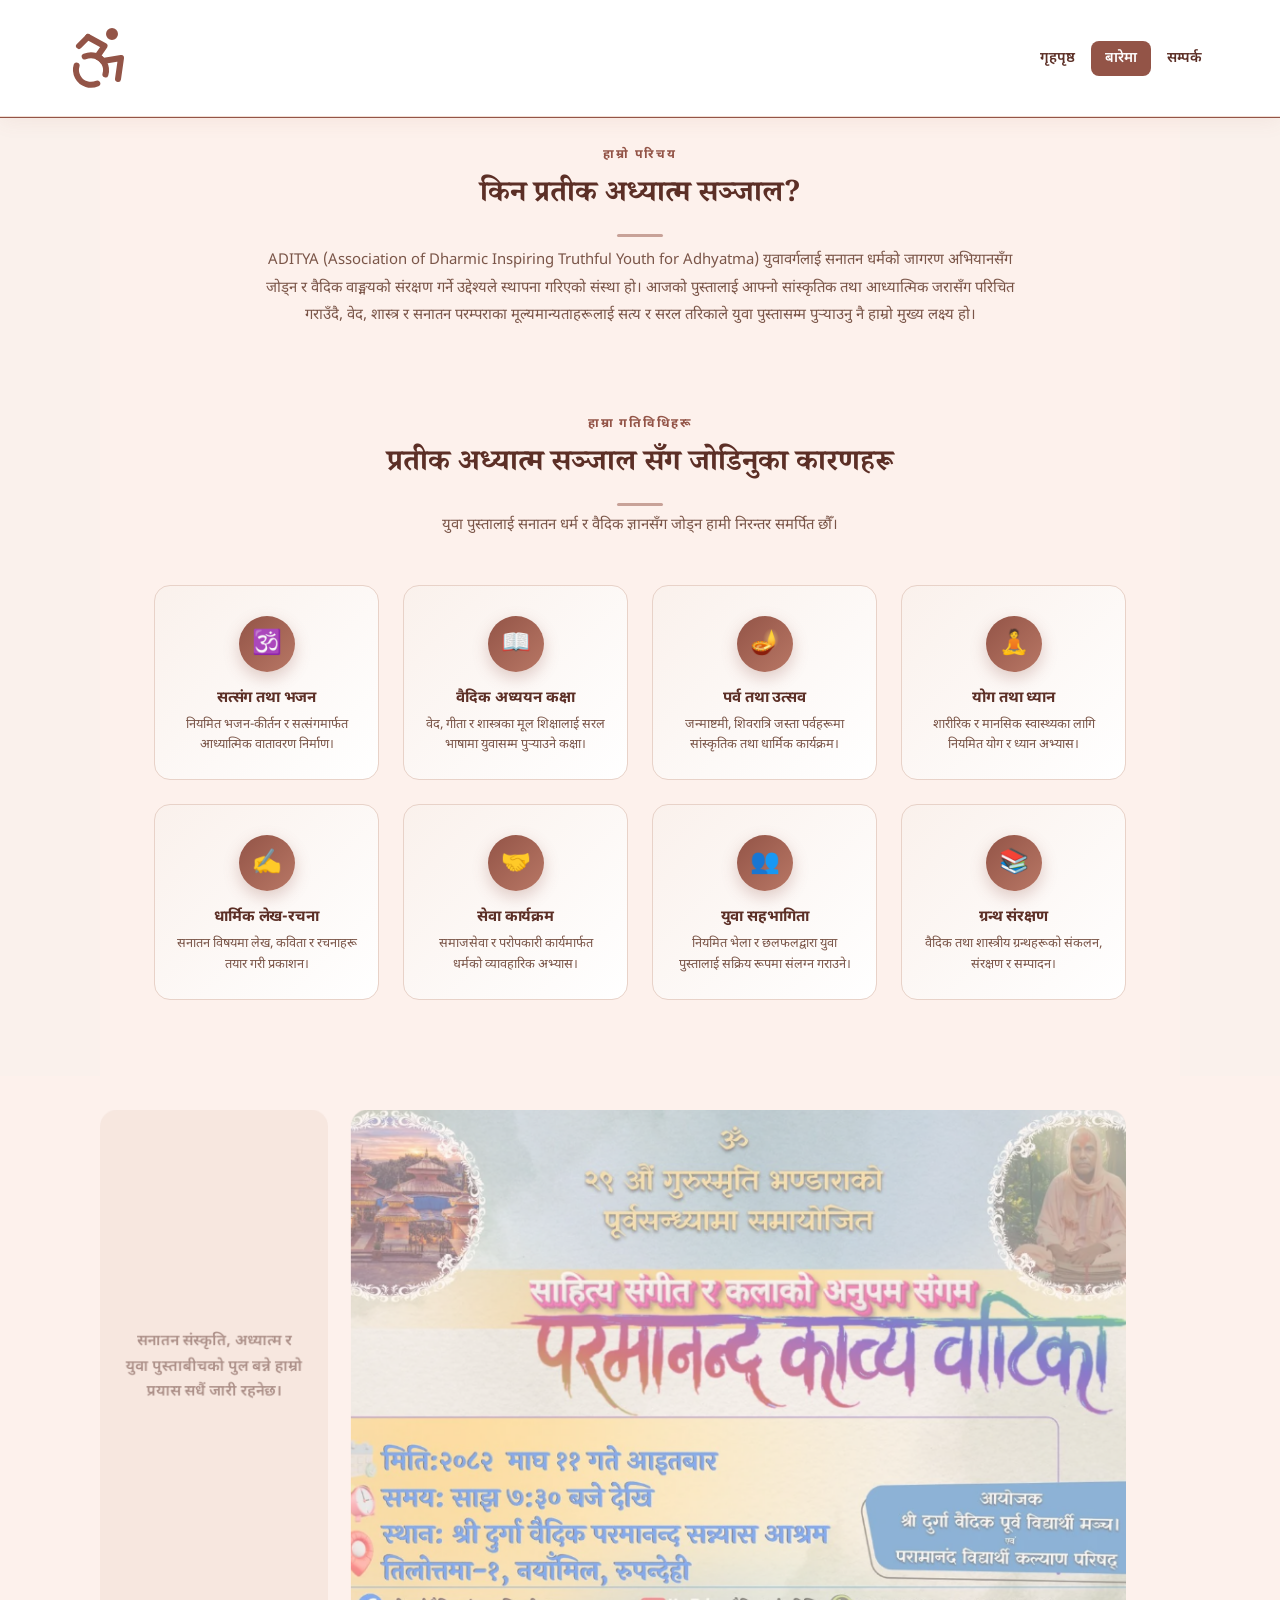
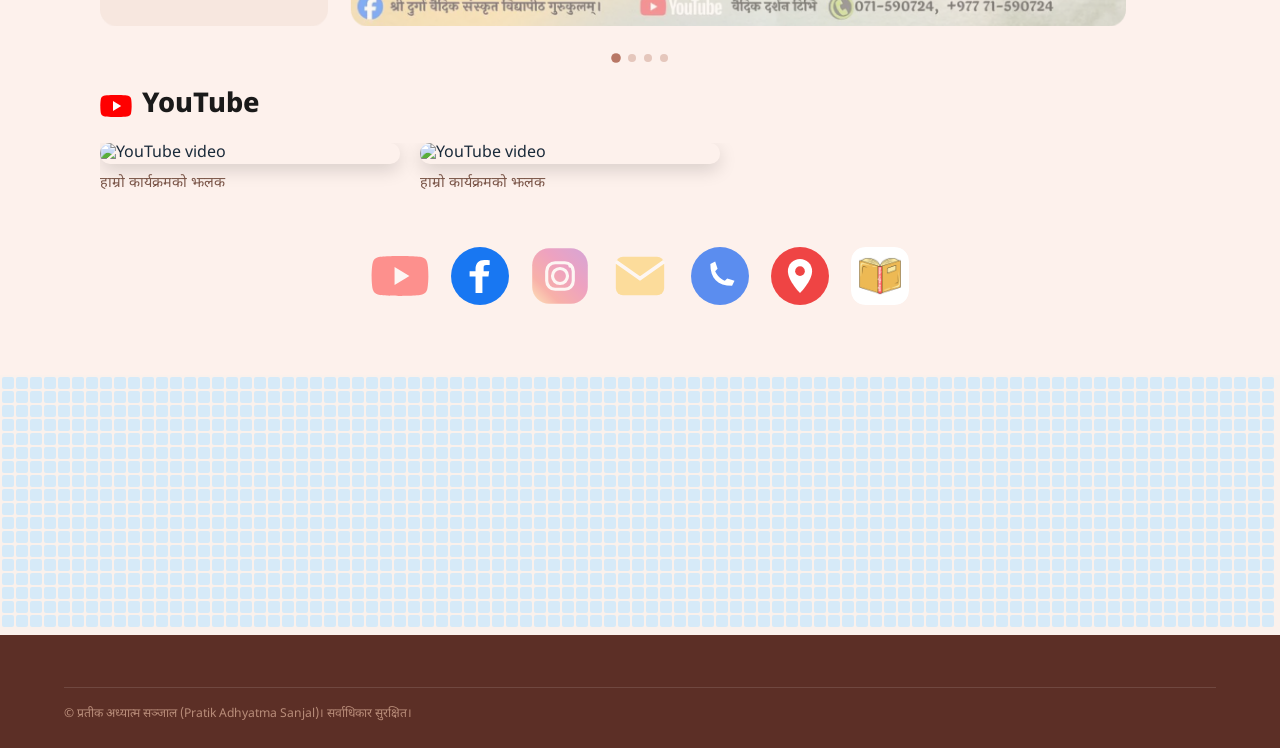
==== commit 5fdd27e4: "साइट हलुका बनाइयो: फोटो WebP मा, नक्कल हटाइयो; sw.js त्रुटि र खाली पृष्ठ (SEO) सच्याइयो - प्रयोग भइर" ====
--- a/about.html
+++ b/about.html
@@ -16,7 +16,7 @@
 <meta name="apple-mobile-web-app-capable" content="yes">
 <meta name="apple-mobile-web-app-status-bar-style" content="black-translucent">
 <link href="https://fonts.googleapis.com/css2?family=Akshar:wght@400;500;600;700&family=Noto+Sans+Devanagari:wght@400;600;700;900&family=Noto+Serif+Devanagari:wght@400;700&display=swap" rel="stylesheet">
-<link rel="stylesheet" href="styles.css?v=20261015" id="themeStylesheet">
+<link rel="stylesheet" href="styles.css?v=20261015e" id="themeStylesheet">
 <style>
   .about-page-inner { max-width: 1080px; margin: 0 auto; }
 </style>
@@ -346,9 +346,7 @@
 
 <script>
 if ('serviceWorker' in navigator) {
-  window.addEventListener('load', () => {
-    navigator.serviceWorker.register('./sw.js').catch(() => {});
-  });
+  navigator.serviceWorker.getRegistrations().then(function (rs) { rs.forEach(function (r) { r.unregister(); }); }).catch(function () {});
 }
 </script>
 
--- a/styles.css
+++ b/styles.css
@@ -243,17 +243,17 @@
   .news-feed-card img { width: 100%; max-height: 320px; object-fit: cover; display: block; }
   .news-feed-card .nf-body { padding: 16px 18px; }
   .news-feed-card h3 { font-family: 'Noto Serif Devanagari', serif; font-size: 1.15rem; color: var(--blue-dark); margin-bottom: 14px; }
-  .nf-columns { font-family: 'Eczar', 'Noto Serif Devanagari', serif; font-size: 0.66rem; line-height: 1.6; text-align: justify; column-count: 3; column-gap: 28px; }
+  .nf-columns { font-family: 'Eczar', 'Noto Serif Devanagari', serif; font-size: 0.66rem; line-height: 1.95; text-align: justify; column-count: 3; column-gap: 28px; }
   .nf-columns img { max-width: 100%; border-radius: 10px; margin: 6px 0; display: block; break-inside: avoid; }
   .nf-columns p { margin: 0 0 1em; }
   @media (max-width: 560px) {
-    .nf-columns { font-size: 0.4rem; line-height: 1.3; column-gap: 20px; }
-  }
-  .nf-single { font-family: 'Eczar', 'Noto Serif Devanagari', serif; font-size: 0.8rem; line-height: 1.65; text-align: justify; column-count: 1; }
+    .nf-columns { font-size: 0.4rem; line-height: 1.6; column-gap: 20px; }
+  }
+  .nf-single { font-family: 'Eczar', 'Noto Serif Devanagari', serif; font-size: 0.8rem; line-height: 2; text-align: justify; column-count: 1; }
   .nf-single img { max-width: 100%; border-radius: 12px; margin: 12px 0; display: block; }
   .nf-single p { margin: 0 0 1em; }
   @media (max-width: 560px) {
-    .nf-single { font-size: 0.58rem; line-height: 1.4; }
+    .nf-single { font-size: 0.58rem; line-height: 1.7; }
   }
   .news-feed-empty { color: var(--text-light); font-size: 0.9rem; margin-top: 20px; }
 
@@ -1058,8 +1058,8 @@
 .eb-cur { transform: translateY(50%); } .eb-nxt { transform: translateY(-200%); }
 .eb-btn.rolled .eb-cur { transform: translateY(200%); } .eb-btn.rolled .eb-nxt { transform: translateY(-50%); }
 .eb-btn.noanim .eb-lp p { transition: none; }
-#ebLikeCheck:checked ~ .eb-btn .eb-cur { transform: translateY(200%); }
-#ebLikeCheck:checked ~ .eb-btn .eb-nxt { transform: translateY(-50%); }
+.eb-likechk:checked ~ .eb-btn .eb-cur { transform: translateY(200%); }
+.eb-likechk:checked ~ .eb-btn .eb-nxt { transform: translateY(-50%); }
 .eb-rp { width: 66%; height: 100%; display: flex; justify-content: center; align-items: center; color: var(--blue-mid); }
 .eb-ico { width: 18px; height: 18px; transition: all .2s ease; flex: 0 0 auto; }
 .eb-lbl { font-size: .95rem; color: var(--blue-mid); margin-left: .3em; transition: transform .2s ease; white-space: nowrap; }
@@ -1072,15 +1072,15 @@
 .eb-btn:active .eb-lbl { transform: translateX(200%); }
 .eb-btn:active { transform: scale(.95) translateY(10%); box-shadow: 0 2px 0 0 rgba(147,84,71,.5); }
 .eb-btn:active .eb-ico { margin-bottom: .5em; transform: scale(1.5) translateX(85%) rotate(-30deg); }
-#ebCommentBox { max-width: 820px; margin: 16px auto 0; background: var(--white); border-radius: 12px; padding: 14px; box-sizing: border-box; box-shadow: 0 5px 0 rgba(92,47,38,0.18); text-align: left; color: var(--blue-dark); }
-#ebCommentBox[hidden] { display: none; }
-#ebComments { list-style: none; margin: 0 0 12px; padding: 0; display: flex; flex-direction: column; gap: 8px; }
-#ebComments:empty { display: none; }
-#ebComments li { background: var(--sky-pale); border-radius: 8px; padding: 9px 12px; overflow-wrap: anywhere; font-size: .95rem; }
-#ebComments strong { display: block; color: var(--blue-mid); font-size: .82rem; }
-#ebCommentForm { display: flex; gap: 8px; }
-#ebCommentForm input { flex: 1; min-width: 0; padding: 10px 12px; border: 2px solid var(--blue-mid); border-radius: 8px; font: inherit; background: #fff; color: var(--blue-dark); }
-#ebCommentForm button { cursor: pointer; border: none; border-radius: 8px; background: var(--blue-mid); color: #fff; font: inherit; font-weight: 700; padding: 0 16px; }
+.eb-cbox { max-width: 820px; margin: 16px auto 0; background: var(--white); border-radius: 12px; padding: 14px; box-sizing: border-box; box-shadow: 0 5px 0 rgba(92,47,38,0.18); text-align: left; color: var(--blue-dark); }
+.eb-cbox[hidden] { display: none; }
+.eb-clist { list-style: none; margin: 0 0 12px; padding: 0; display: flex; flex-direction: column; gap: 8px; }
+.eb-clist:empty { display: none; }
+.eb-clist li { background: var(--sky-pale); border-radius: 8px; padding: 9px 12px; overflow-wrap: anywhere; font-size: .95rem; }
+.eb-clist strong { display: block; color: var(--blue-mid); font-size: .82rem; }
+.eb-cform { display: flex; gap: 8px; }
+.eb-cform input { flex: 1; min-width: 0; padding: 10px 12px; border: 2px solid var(--blue-mid); border-radius: 8px; font: inherit; background: #fff; color: var(--blue-dark); }
+.eb-cform button { cursor: pointer; border: none; border-radius: 8px; background: var(--blue-mid); color: #fff; font: inherit; font-weight: 700; padding: 0 16px; }
 #ebToast { position: fixed; bottom: 22px; left: 50%; transform: translate(-50%, 2em); opacity: 0; background: var(--blue-dark); color: #fff; padding: 9px 18px; border-radius: 30px; font-size: .95rem; transition: all .2s ease; pointer-events: none; z-index: 400; }
 #ebToast.show { opacity: 1; transform: translate(-50%, 0); }
 @media (min-width: 769px) { .eb-btn { height: 66px; } .eb-lp { font-size: 1.5rem; } .eb-ico { width: 24px; height: 24px; } .eb-lbl { font-size: 1.25rem; } .eb-bar { gap: 14px; } }
@@ -1094,12 +1094,12 @@
 .eb-lp { font-size: .92rem; }
 .eb-ico { width: 14px; height: 14px; }
 .eb-lbl { font-size: .78rem; margin-left: .25em; }
-#ebCommentBox { max-width: 340px; }
+.eb-cbox { max-width: 340px; }
 @media (min-width: 769px) {
   .eb-bar { max-width: 420px; gap: 8px; }
   .eb-btn { height: 44px; }
   .eb-lp { font-size: 1.05rem; } .eb-ico { width: 16px; height: 16px; } .eb-lbl { font-size: .9rem; }
-  #ebCommentBox { max-width: 420px; }
+  .eb-cbox { max-width: 420px; }
 }
 /* प्रतीक साहित्य सङ्ग्रह — सेतो पट्टीले पूरै अक्षर ढाक्ने (चौडाइ अक्षर अनुसार) */
 .tc-heading { width: max-content; max-width: 100%; box-sizing: border-box; white-space: normal; }
@@ -1117,12 +1117,12 @@
 .eb-btn { height: 32px; border-radius: 7px; box-shadow: 0 2px 0 rgba(92,47,38,0.22); }
 .eb-lp { font-size: .78rem; }
 .eb-ico { width: 14px; height: 14px; }
-#ebCommentBox { max-width: 240px; }
+.eb-cbox { max-width: 240px; }
 @media (min-width: 769px) {
   .eb-bar { max-width: 280px; gap: 6px; }
   .eb-btn { height: 34px; }
   .eb-lp { font-size: .9rem; } .eb-ico { width: 15px; height: 15px; }
-  #ebCommentBox { max-width: 280px; }
+  .eb-cbox { max-width: 280px; }
 }
 /* सूचना पाटी शीर्षकको पछाडि सेतो बक्स — दुवै छेउ (स्क्रिनको किनारा) सम्म */
 .nb-section .nb-title { background: var(--white); margin: 0 -5.5556% 14px; padding: 8px 0 6px; box-shadow: 0 4px 14px rgba(92,47,38,.10); }
@@ -1131,8 +1131,8 @@
 /* १. लाइक · कमेन्ट · सेयर — टाढा-टाढा */
 .eb-bar { max-width: none; justify-content: center; gap: 34px; }
 .eb-item { flex: 0 0 76px; }
-#ebCommentBox { max-width: 280px; }
-@media (min-width: 769px) { .eb-bar { max-width: none; gap: 60px; } .eb-item { flex: 0 0 90px; } #ebCommentBox { max-width: 320px; } }
+.eb-cbox { max-width: 280px; }
+@media (min-width: 769px) { .eb-bar { max-width: none; gap: 60px; } .eb-item { flex: 0 0 90px; } .eb-cbox { max-width: 320px; } }
 /* २. होमको "बारेमा" कार्ड र सूचना पाटीबीचको ग्याप कम; सेतो पट्टी पातलो */
 #purpose.why-section { padding-bottom: 6px; }
 .nb-section { padding-top: 0; }
@@ -1177,3 +1177,9 @@
 #bookEmbedWrap.bk-tarka .book-page-text p:has(> b:only-child) { border: 0; background: none; padding: 2px 0 0; margin: 10px 0 4px; }
 #bookEmbedWrap.bk-tarka .book-page-text p > b:only-child { display: block; font-family: 'Eczar','Siddhanta','Noto Serif Devanagari',serif; font-weight: 700; font-size: 1.2em; color: #5c2f26; }
 #bookEmbedWrap.bk-tarka .book-page-text p:has(> b:only-child)::after { content: ""; display: block; width: 44px; height: 2px; margin: 4px auto 0; background: #935447; opacity: .55; }
+
+/* समाचार १ मुनिको लाइक/कमेन्ट/सेयर — समूह */
+.eb-group { padding: 0 12px 6px; box-sizing: border-box; }
+.eb-group .eb-bar { margin-top: 6px; }
+/* कमेन्ट अहिलेका लागि बन्द — खोल्न HTML मा .comments-off हटाउनुहोस् */
+.eb-group.comments-off .eb-item-comment, .eb-group.comments-off .eb-cbox { display: none !important; }
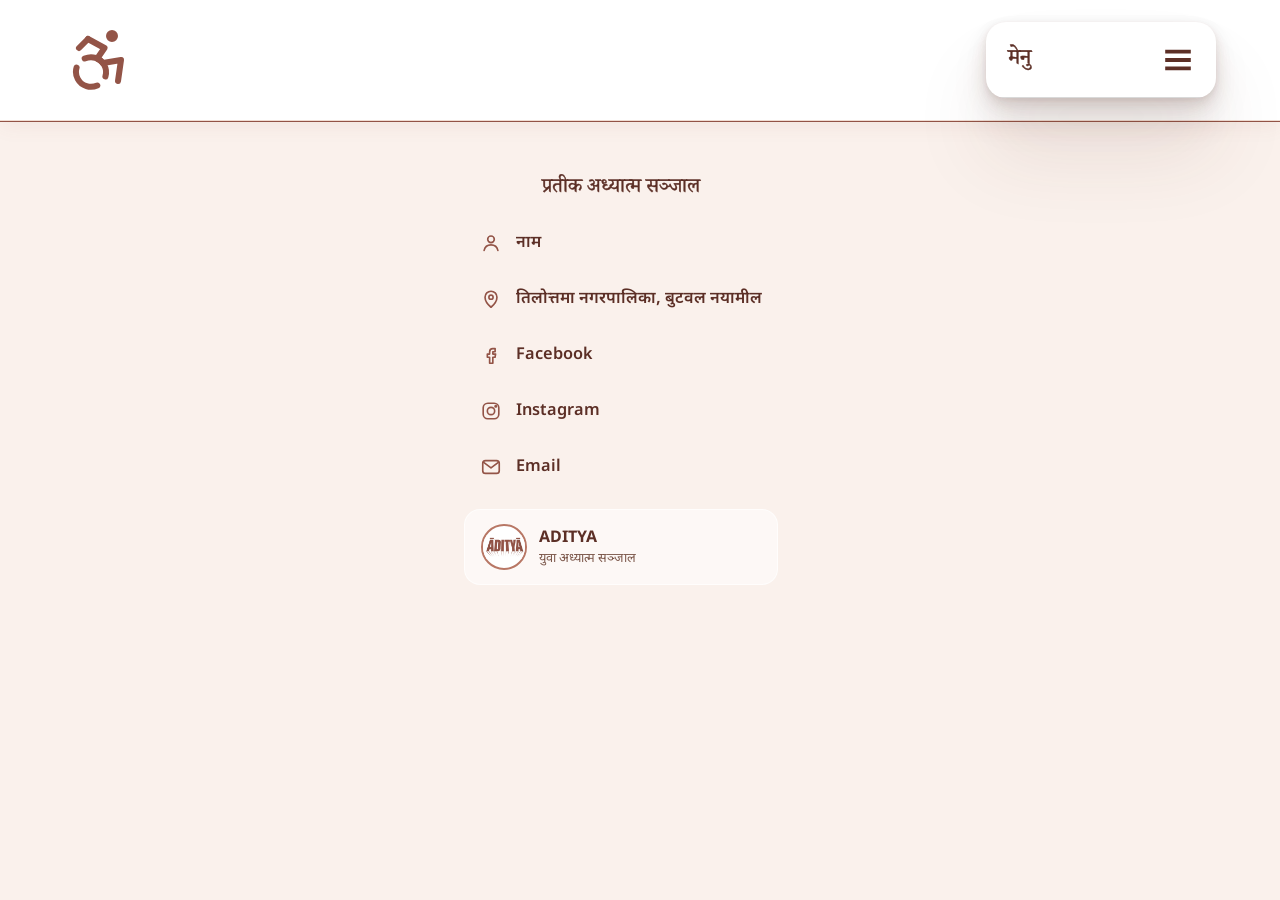
==== commit 6679465e: "बारेमा: 'नाम' थिच्दा प्रतीक अधिकारी मात्र देखिने; पुरानो about.html पृष्ठ (फोटो सहित) हटाई redirect " ====
--- a/about.html
+++ b/about.html
@@ -3,376 +3,13 @@
 <head>
 <meta charset="UTF-8">
 <meta name="viewport" content="width=device-width, initial-scale=1.0">
-<meta http-equiv="Cache-Control" content="no-cache, no-store, must-revalidate">
-<meta http-equiv="Pragma" content="no-cache">
-<meta http-equiv="Expires" content="0">
 <title>बारेमा – प्रतीक अध्यात्म सञ्जाल (Pratik Adhyatma Sanjal)</title>
-<link rel="manifest" href="manifest.json">
-<meta name="theme-color" content="#5c2f26">
-<link rel="icon" href="/favicon.ico" sizes="48x48">
-<link rel="icon" type="image/png" sizes="48x48" href="/favicon-48x48.png">
-<link rel="icon" type="image/png" sizes="192x192" href="/favicon-192x192.png">
-<link rel="apple-touch-icon" href="/apple-touch-icon.png">
-<meta name="apple-mobile-web-app-capable" content="yes">
-<meta name="apple-mobile-web-app-status-bar-style" content="black-translucent">
-<link href="https://fonts.googleapis.com/css2?family=Akshar:wght@400;500;600;700&family=Noto+Sans+Devanagari:wght@400;600;700;900&family=Noto+Serif+Devanagari:wght@400;700&display=swap" rel="stylesheet">
-<link rel="stylesheet" href="styles.css?v=20261015e" id="themeStylesheet">
-<style>
-  .about-page-inner { max-width: 1080px; margin: 0 auto; }
-</style>
+<meta name="robots" content="noindex">
+<link rel="canonical" href="https://pratikadhikari.pratikadhikari98.com.np/index.html#view=about">
+<meta http-equiv="refresh" content="0; url=index.html#view=about">
+<script>location.replace("index.html#view=about");</script>
 </head>
 <body>
-
-<!-- HEADER -->
-<header>
-  <div class="logo-area">
-    <div class="aditya-access-icon" id="adityaAccessIcon" role="img" aria-label="प्रतीक अध्यात्म सञ्जाल" tabindex="0">
-      <svg fill="none" width="72" height="72" stroke="currentColor" stroke-linecap="round" stroke-linejoin="round" stroke-width="2" viewBox="0 0 24 24" xmlns="http://www.w3.org/2000/svg">
-        <circle class="ac-circle" cx="16" cy="4" r="1"/>
-        <g class="ac-primary">
-          <path d="m18 19 1-7-6 1"/>
-          <path d="M8,5l5.5,3-2.4,3.5"/>
-          <path class="ac-path" d="M8 5 L5 8"/>
-        </g>
-        <g class="ac-secondary">
-          <path d="M4.2,14.5c-.8,2.6.7,5.4,3.3,6.2,1.2.4,2.4.3,3.6-.2"/>
-          <path d="M13.8,17.5c.8-2.6-.7-5.4-3.3-6.2-1.2-.4-2.4-.3-3.6.2"/>
-          <path d="M13,13.1c-.5-.7-1.1-1.2-1.9-1.6"/>
-        </g>
-      </svg>
-    </div>
-  </div>
-  <nav>
-    <a href="index.html">गृहपृष्ठ</a>
-    <a href="about.html" class="active">बारेमा</a>
-    <a href="#contact">सम्पर्क</a>
-  </nav>
-</header>
-
-<div class="about-page-inner">
-
-  <!-- PURPOSE / ABOUT -->
-  <section class="why-section" id="purpose">
-    <div class="section-label">हाम्रो परिचय</div>
-    <div class="section-title">किन प्रतीक अध्यात्म सञ्जाल?</div>
-    <p class="section-sub" style="max-width:760px;margin-left:auto;margin-right:auto;line-height:1.85;">
-      ADITYA (Association of Dharmic Inspiring Truthful Youth for Adhyatma) युवावर्गलाई सनातन धर्मको जागरण अभियानसँग जोड्न र वैदिक वाङ्मयको संरक्षण गर्ने उद्देश्यले स्थापना गरिएको संस्था हो। आजको पुस्तालाई आफ्नो सांस्कृतिक तथा आध्यात्मिक जरासँग परिचित गराउँदै, वेद, शास्त्र र सनातन परम्पराका मूल्यमान्यताहरूलाई सत्य र सरल तरिकाले युवा पुस्तासम्म पुर्‍याउनु नै हाम्रो मुख्य लक्ष्य हो।
-    </p>
-  </section>
-
-  <!-- WHY -->
-  <section class="why-section" id="why">
-    <div class="section-label">हाम्रा गतिविधिहरू</div>
-    <div class="section-title">प्रतीक अध्यात्म सञ्जाल सँग जोडिनुका कारणहरू</div>
-    <p class="section-sub">युवा पुस्तालाई सनातन धर्म र वैदिक ज्ञानसँग जोड्न हामी निरन्तर समर्पित छौँ।</p>
-    <div class="features-grid">
-      <div class="feature-card"><div class="feature-icon">🕉️</div><h3>सत्संग तथा भजन</h3><p>नियमित भजन-कीर्तन र सत्संगमार्फत आध्यात्मिक वातावरण निर्माण।</p></div>
-      <div class="feature-card"><div class="feature-icon">📖</div><h3>वैदिक अध्ययन कक्षा</h3><p>वेद, गीता र शास्त्रका मूल शिक्षालाई सरल भाषामा युवासम्म पुर्‍याउने कक्षा।</p></div>
-      <div class="feature-card"><div class="feature-icon">🪔</div><h3>पर्व तथा उत्सव</h3><p>जन्माष्टमी, शिवरात्रि जस्ता पर्वहरूमा सांस्कृतिक तथा धार्मिक कार्यक्रम।</p></div>
-      <div class="feature-card"><div class="feature-icon">🧘</div><h3>योग तथा ध्यान</h3><p>शारीरिक र मानसिक स्वास्थ्यका लागि नियमित योग र ध्यान अभ्यास।</p></div>
-      <div class="feature-card"><div class="feature-icon">✍️</div><h3>धार्मिक लेख-रचना</h3><p>सनातन विषयमा लेख, कविता र रचनाहरू तयार गरी प्रकाशन।</p></div>
-      <div class="feature-card"><div class="feature-icon">🤝</div><h3>सेवा कार्यक्रम</h3><p>समाजसेवा र परोपकारी कार्यमार्फत धर्मको व्यावहारिक अभ्यास।</p></div>
-      <div class="feature-card"><div class="feature-icon">👥</div><h3>युवा सहभागिता</h3><p>नियमित भेला र छलफलद्वारा युवा पुस्तालाई सक्रिय रूपमा संलग्न गराउने।</p></div>
-      <div class="feature-card"><div class="feature-icon">📚</div><h3>ग्रन्थ संरक्षण</h3><p>वैदिक तथा शास्त्रीय ग्रन्थहरूको संकलन, संरक्षण र सम्पादन।</p></div>
-    </div>
-  </section>
-
-</div>
-
-<!-- SHOWCASE + YOUTUBE + SOCIAL -->
-<section class="showcase-section" id="showcase">
-  <div class="showcase-slider" data-source="data/showcase.json">
-    <div class="showcase-slides"></div>
-    <div class="showcase-dots"></div>
-  </div>
-
-  <div style="margin-top:26px;"></div>
-
-  <div class="yt-heading">
-    <svg viewBox="0 0 48 48" aria-hidden="true"><path d="M46.5 12.8c-.55-2.05-2.15-3.67-4.2-4.22C38.7 7.5 24 7.5 24 7.5s-14.7 0-18.3 1.08c-2.05.55-3.65 2.17-4.2 4.22C0.5 16.4.5 24 .5 24s0 7.6 1 11.2c.55 2.05 2.15 3.6 4.2 4.15C9.3 40.5 24 40.5 24 40.5s14.7 0 18.3-1.15c2.05-.55 3.65-2.1 4.2-4.15 1-3.6 1-11.2 1-11.2s0-7.6-1-11.2z" fill="#FF0000"/><path d="M19.5 31.5v-15L31.8 24z" fill="#fff"/></svg>
-    <span>YouTube</span>
-  </div>
-  <div class="yt-row">
-    <a class="yt-card" href="https://youtu.be/tR3_oEVN0DA?si=QGP041dQ_64hAhHE" target="_blank" rel="noopener">
-      <img src="https://img.youtube.com/vi/tR3_oEVN0DA/hqdefault.jpg" alt="YouTube video" loading="lazy">
-      <p>हाम्रो कार्यक्रमको झलक</p>
-    </a>
-    <a class="yt-card" href="https://youtu.be/tR3_oEVN0DA?si=QGP041dQ_64hAhHE" target="_blank" rel="noopener">
-      <img src="https://img.youtube.com/vi/tR3_oEVN0DA/hqdefault.jpg" alt="YouTube video" loading="lazy">
-      <p>हाम्रो कार्यक्रमको झलक</p>
-    </a>
-  </div>
-
-  <div class="social-row">
-    <span class="social-icon disabled" title="चाँडै आउँदैछ">
-      <svg viewBox="0 0 48 48" aria-hidden="true"><path d="M46.5 12.8c-.55-2.05-2.15-3.67-4.2-4.22C38.7 7.5 24 7.5 24 7.5s-14.7 0-18.3 1.08c-2.05.55-3.65 2.17-4.2 4.22C0.5 16.4.5 24 .5 24s0 7.6 1 11.2c.55 2.05 2.15 3.6 4.2 4.15C9.3 40.5 24 40.5 24 40.5s14.7 0 18.3-1.15c2.05-.55 3.65-2.1 4.2-4.15 1-3.6 1-11.2 1-11.2s0-7.6-1-11.2z" fill="#FF0000"/><path d="M19.5 31.5v-15L31.8 24z" fill="#fff"/></svg>
-    </span>
-    <a class="social-icon" href="https://www.facebook.com/share/1Dkz17TPeV/" target="_blank" rel="noopener" aria-label="Facebook">
-      <svg viewBox="0 0 48 48" aria-hidden="true"><circle cx="24" cy="24" r="24" fill="#1877F2"/><path d="M27 24.5h4l.6-4.5h-4.6v-2.9c0-1.3.35-2.2 2.25-2.2H32V11c-.6-.08-2.4-.25-4.4-.25-4.35 0-7.3 2.65-7.3 7.5V20h-4.9v4.5h4.9V38h5.7V24.5z" fill="#fff"/></svg>
-    </a>
-    <span class="social-icon disabled" title="चाँडै आउँदैछ">
-      <svg viewBox="0 0 48 48" aria-hidden="true"><defs><linearGradient id="igGrad2" x1="0" y1="1" x2="1" y2="0"><stop offset="0%" stop-color="#FED373"/><stop offset="25%" stop-color="#F15245"/><stop offset="60%" stop-color="#D92E7F"/><stop offset="100%" stop-color="#9B36B7"/></linearGradient></defs><rect x="1" y="1" width="46" height="46" rx="14" fill="url(#igGrad2)"/><rect x="13" y="13" width="22" height="22" rx="7" fill="none" stroke="#fff" stroke-width="2.6"/><circle cx="24" cy="24" r="6.2" fill="none" stroke="#fff" stroke-width="2.6"/><circle cx="32.5" cy="15.5" r="1.6" fill="#fff"/></svg>
-    </span>
-    <span class="social-icon disabled" title="चाँडै आउँदैछ">
-      <svg viewBox="0 0 24 24" aria-hidden="true"><rect x="2" y="4" width="20" height="16" rx="3" fill="#FBBF24"/><path d="M2 6l10 7 10-7" fill="none" stroke="#fff" stroke-width="1.5"/></svg>
-    </span>
-    <a class="social-icon" href="tel:9769312708" aria-label="Phone">
-      <svg viewBox="0 0 24 24" aria-hidden="true"><circle cx="12" cy="12" r="12" fill="#5B8DEF"/><path d="M8 7c0 6 3 9 9 9l1-2-3-1-1 1c-2-1-3-2-4-4l1-1-1-3-2 1z" fill="#fff"/></svg>
-    </a>
-    <a class="social-icon" href="https://www.google.com/maps/search/?api=1&query=Butwal+Nayamil+Nepal" target="_blank" rel="noopener" aria-label="Location">
-      <svg viewBox="0 0 24 24" aria-hidden="true"><circle cx="12" cy="12" r="12" fill="#EF4444"/><path d="M12 5a5 5 0 00-5 5c0 4 5 9 5 9s5-5 5-9a5 5 0 00-5-5z" fill="#fff"/><circle cx="12" cy="10" r="2" fill="#EF4444"/></svg>
-    </a>
-    <a class="social-icon" href="https://pratikadhikari98.com.np/" target="_blank" rel="noopener" aria-label="प्रतीक साहित्य सङ्ग्रह">
-      <img src="photos/sahitya-icon.png" alt="प्रतीक साहित्य सङ्ग्रह" style="width:100%;height:100%;object-fit:cover;">
-    </a>
-  </div>
-</section>
-
-<!-- GRAVITY BOXES SECTION -->
-<section id="gravity-boxes-section" style="background:transparent;padding:0;margin:0;width:100%;overflow:hidden;">
-  <div id="gravity-grid" style="width:100%;height:260px;display:grid;"></div>
-</section>
-
-
-<!-- LIGHTBOX -->
-<div class="lb-backdrop" id="lbBackdrop" onclick="closeLb(event)">
-  <button class="lb-close" onclick="closeLb()">✕</button>
-  <img class="lb-img" id="lbImg" src="" alt="">
-  <div class="lb-caption" id="lbCaption"></div>
-</div>
-
-<!-- FOOTER -->
-<footer id="contact">
-  <div class="footer-bottom">
-    <span>© प्रतीक अध्यात्म सञ्जाल (Pratik Adhyatma Sanjal)। सर्वाधिकार सुरक्षित।</span>
-  </div>
-</footer>
-
-
-<script>
-function openLb(src, caption) {
-  document.getElementById('lbImg').src = src;
-  document.getElementById('lbCaption').textContent = caption;
-  document.getElementById('lbBackdrop').classList.add('open');
-  document.body.style.overflow = 'hidden';
-}
-function closeLb(e) {
-  if (e && e.target !== e.currentTarget && e.target.tagName === 'IMG') return;
-  document.getElementById('lbBackdrop').classList.remove('open');
-  document.body.style.overflow = '';
-}
-
-</script>
-
-
-<script>
-// ══ GRAVITY BOXES — sky/white theme ══
-(function () {
-  const grid = document.getElementById('gravity-grid');
-  if (!grid) return;
-
-  const BOX = 12, GAP = 2, STEP = BOX + GAP;
-  let px = null, py = null;
-  let animId = null;
-
-  // Rest color: #d6eaf8 (--sky), pressed color: #ffffff (white)
-  const R0 = 0xd6, G0 = 0xea, B0 = 0xf8; // #d6eaf8 sky
-  const R1 = 0xff, G1 = 0xff, B1 = 0xff; // #ffffff white
-
-  const RADIUS = 110, R2 = RADIUS * RADIUS;
-  const STIFF = 0.25, DAMP = 0.58;
-
-  let boxes = [], dep, vel, cx, cy, total = 0;
-
-  function init() {
-    if (animId) cancelAnimationFrame(animId);
-    grid.innerHTML = '';
-
-    const W = grid.offsetWidth || window.innerWidth;
-    const H = grid.offsetHeight || 260;
-    const cols = Math.floor((W - 4) / STEP);
-    const rows = Math.floor((H - 4) / STEP);
-    total = cols * rows;
-
-    grid.style.gridTemplateColumns = `repeat(${cols}, ${BOX}px)`;
-    grid.style.alignContent = 'start';
-    grid.style.gap = GAP + 'px';
-    grid.style.padding = '2px';
-
-    boxes = [];
-    for (let i = 0; i < total; i++) {
-      const b = document.createElement('div');
-      b.style.cssText = `width:${BOX}px;height:${BOX}px;border-radius:2px;background:#d6eaf8;`;
-      grid.appendChild(b);
-      boxes.push(b);
-    }
-
-    cx = new Float32Array(total);
-    cy = new Float32Array(total);
-    dep = new Float32Array(total);
-    vel = new Float32Array(total);
-
-    buildCenters();
-    tick();
-  }
-
-  function buildCenters() {
-    const gr = grid.getBoundingClientRect();
-    const cols = Math.floor((gr.width - 4) / STEP);
-    for (let i = 0; i < total; i++) {
-      const r = Math.floor(i / cols), c = i % cols;
-      cx[i] = gr.left + c * STEP + BOX / 2;
-      cy[i] = gr.top  + r * STEP + BOX / 2;
-    }
-  }
-
-  function tick() {
-    for (let i = 0; i < total; i++) {
-      let tgt = 0;
-      if (px !== null) {
-        const dx = cx[i] - px, dy = cy[i] - py;
-        const d2 = dx * dx + dy * dy;
-        if (d2 < R2) {
-          const ratio = Math.sqrt(d2) / RADIUS;
-          tgt = (1 - ratio) * (1 - ratio);
-        }
-      }
-      vel[i] = vel[i] * DAMP + (tgt - dep[i]) * STIFF;
-      dep[i] += vel[i];
-      if (dep[i] < 0) { dep[i] = 0; vel[i] = 0; }
-
-      const depth = dep[i];
-      if (depth < 0.0015 && tgt === 0) {
-        dep[i] = 0; vel[i] = 0;
-        boxes[i].style.cssText = `width:${BOX}px;height:${BOX}px;border-radius:2px;background:#d6eaf8;`;
-        continue;
-      }
-
-      const sc  = 1 - depth * 0.48;
-      const sh  = (depth * 5).toFixed(1);
-      const sh2 = (depth * 11).toFixed(1);
-      const sia = Math.min(depth * 0.88, 0.85).toFixed(2);
-      const cr  = (R0 + (R1 - R0) * depth) | 0;
-      const cg  = (G0 + (G1 - G0) * depth) | 0;
-      const cb  = (B0 + (B1 - B0) * depth) | 0;
-
-      boxes[i].style.cssText =
-        `width:${BOX}px;height:${BOX}px;border-radius:2px;` +
-        `background:rgb(${cr},${cg},${cb});` +
-        `transform:scale(${sc.toFixed(3)});` +
-        `box-shadow:inset 0 ${sh}px ${sh2}px rgba(0,0,0,${sia});`;
-    }
-    animId = requestAnimationFrame(tick);
-  }
-
-  // ── Events — window level ताकि scroll/touch सबैले काम गरोस् ──
-  const section = document.getElementById('gravity-boxes-section');
-  section.addEventListener('mousemove',   e => { px = e.clientX; py = e.clientY; buildCenters(); });
-  section.addEventListener('mouseleave',  () => { px = null; py = null; });
-  section.addEventListener('touchstart',  e => { e.preventDefault(); px = e.touches[0].clientX; py = e.touches[0].clientY; buildCenters(); }, { passive: false });
-  section.addEventListener('touchmove',   e => { e.preventDefault(); px = e.touches[0].clientX; py = e.touches[0].clientY; }, { passive: false });
-  section.addEventListener('touchend',    () => { px = null; py = null; });
-  section.addEventListener('touchcancel', () => { px = null; py = null; });
-
-  setTimeout(init, 150);
-  window.addEventListener('resize', () => setTimeout(init, 150));
-})();
-</script>
-
-<!-- SHOWCASE SLIDER — loads slides from data/showcase.json, auto + manual swipe -->
-<script>
-(function(){
-  function escapeHtml(s){ var d=document.createElement('div'); d.textContent = s==null?'':String(s); return d.innerHTML; }
-
-  function initSlider(slider, items){
-    var track = slider.querySelector('.showcase-slides');
-    var dotsWrap = slider.querySelector('.showcase-dots');
-    if (!track || !items || !items.length) return;
-
-    track.innerHTML = items.map(function(item){
-      return '<div class="showcase-top showcase-slide">' +
-               '<div class="showcase-text"><p>' + escapeHtml(item.text) + '</p></div>' +
-               '<div class="showcase-photo"><img src="' + escapeHtml(item.image) + '" alt="प्रतीक अध्यात्म सञ्जाल"></div>' +
-             '</div>';
-    }).join('');
-
-    var slides = track.children;
-    dotsWrap.innerHTML = '';
-    for (var i = 0; i < slides.length; i++) {
-      var d = document.createElement('span');
-      d.dataset.index = i;
-      if (i === 0) d.classList.add('active');
-      d.addEventListener('click', function(){
-        var idx = +this.dataset.index;
-        track.scrollTo({ left: track.clientWidth * idx, behavior: 'smooth' });
-      });
-      dotsWrap.appendChild(d);
-    }
-    var dots = dotsWrap.children;
-
-    function currentIndex(){
-      return Math.round(track.scrollLeft / track.clientWidth);
-    }
-    function setActive(idx){
-      for (var i = 0; i < dots.length; i++) dots[i].classList.toggle('active', i === idx);
-    }
-    track.addEventListener('scroll', function(){ setActive(currentIndex()); }, { passive: true });
-
-    if (slides.length > 1) {
-      var autoTimer = null;
-      function nextSlide(){
-        var next = (currentIndex() + 1) % slides.length;
-        track.scrollTo({ left: track.clientWidth * next, behavior: 'smooth' });
-      }
-      function startAuto(){ stopAuto(); autoTimer = setInterval(nextSlide, 4500); }
-      function stopAuto(){ if (autoTimer) clearInterval(autoTimer); }
-      startAuto();
-      track.addEventListener('pointerdown', stopAuto);
-      track.addEventListener('pointerup', function(){ setTimeout(startAuto, 1800); });
-      track.addEventListener('mouseleave', function(){ setTimeout(startAuto, 1800); });
-    }
-  }
-
-  document.querySelectorAll('.showcase-slider').forEach(function(slider){
-    var src = slider.dataset.source;
-    if (!src) return;
-    fetch(src, { cache: 'no-store' })
-      .then(function(r){ return r.json(); })
-      .then(function(items){ initSlider(slider, items); })
-      .catch(function(){ /* JSON load गर्न सकिएन */ });
-  });
-})();
-</script>
-
-<script>
-if ('serviceWorker' in navigator) {
-  navigator.serviceWorker.getRegistrations().then(function (rs) { rs.forEach(function (r) { r.unregister(); }); }).catch(function () {});
-}
-</script>
-
-
-<script>
-// एक्सेसिबिलिटी आइकन एनिमेसन (accessibility.zip को motion component बाट रूपान्तरित)
-(function(){
-  var box = document.getElementById('adityaAccessIcon');
-  if (!box || !box.animate) return;
-  var circle = box.querySelector('.ac-circle'), prim = box.querySelector('.ac-primary'),
-      path = box.querySelector('.ac-path'), sec = box.querySelector('.ac-secondary');
-  var running = false;
-  function play() {
-    if (running) return; running = true;
-    var o = {easing:'ease-in-out', fill:'none'};
-    circle.animate([{transform:'translate(0,0)'},{transform:'translate(1px,1px)'},{transform:'translate(-1px,-1px)'},{transform:'translate(0,0)'}], Object.assign({duration:800}, o));
-    prim.animate([{transform:'rotate(0deg)'},{transform:'rotate(5deg)'},{transform:'rotate(-5deg)'},{transform:'rotate(0deg)'}], Object.assign({duration:800}, o));
-    path.animate([{transform:'rotate(0deg)'},{transform:'rotate(-60deg)'},{transform:'rotate(0deg)'}], Object.assign({duration:400, delay:200}, o));
-    var last = sec.animate([{transform:'rotate(0deg)'},{transform:'rotate(-360deg)'}], Object.assign({duration:1000, delay:400}, o));
-    last.onfinish = function(){ running = false; };
-  }
-  box.addEventListener('mouseenter', play);
-  box.addEventListener('click', play);
-  box.addEventListener('keydown', function(e){ if (e.key === 'Enter' || e.key === ' ') play(); });
-  setTimeout(play, 600);
-})();
-</script>
+<p>यो पृष्ठ अब गृहपृष्ठमा छ: <a href="index.html#view=about">index.html#view=about</a></p>
 </body>
 </html>
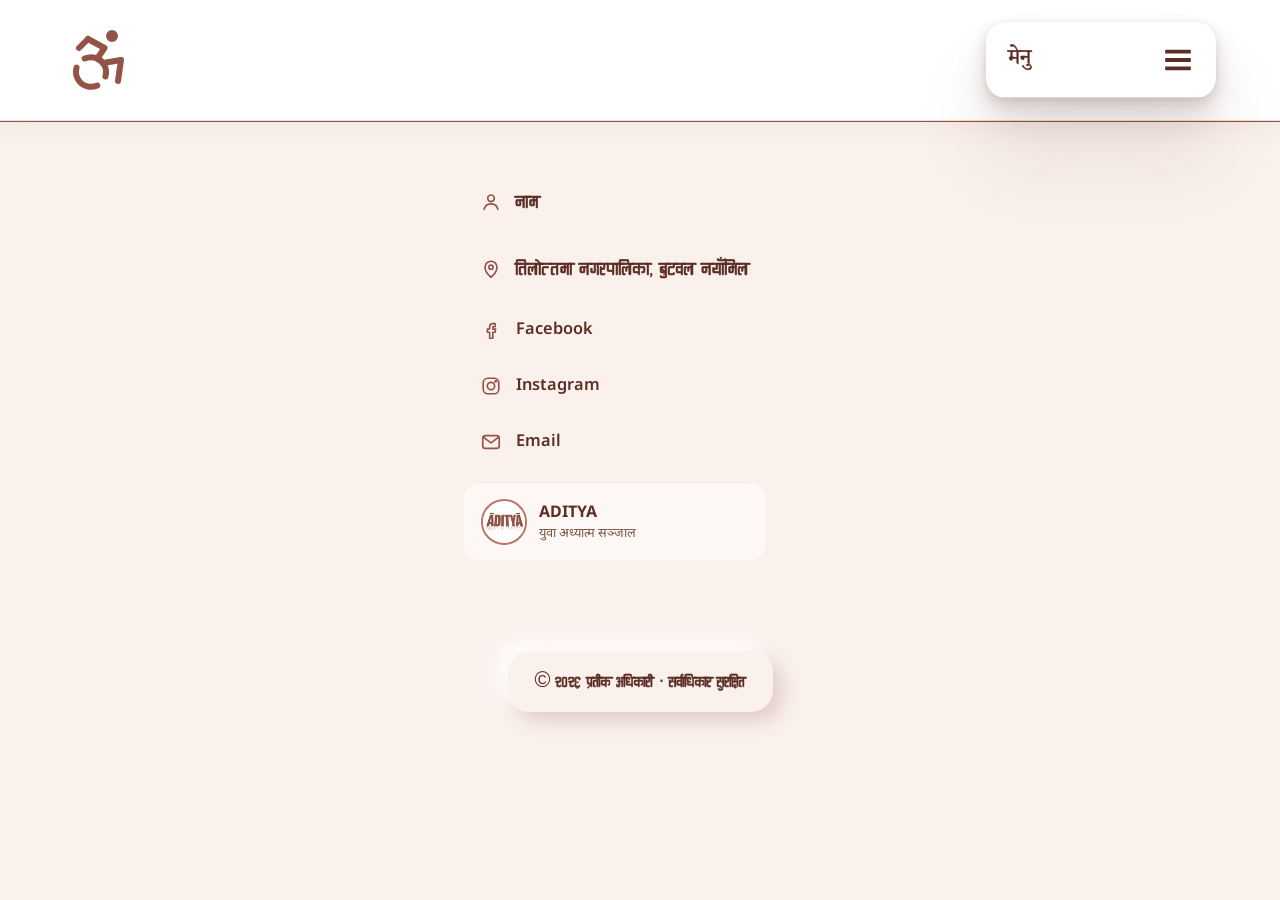
==== commit 6596f6de: "वेबसाइटको नाम 'प्रतीक अधिकारी' — व्यक्तिगत पोर्टफोलियो (शीर्षक, meta, schema, manifest, share-card) " ====
--- a/about.html
+++ b/about.html
@@ -3,7 +3,7 @@
 <head>
 <meta charset="UTF-8">
 <meta name="viewport" content="width=device-width, initial-scale=1.0">
-<title>बारेमा – प्रतीक अध्यात्म सञ्जाल (Pratik Adhyatma Sanjal)</title>
+<title>बारेमा – प्रतीक अधिकारी (Pratik Adhikari)</title>
 <meta name="robots" content="noindex">
 <link rel="canonical" href="https://pratikadhikari.pratikadhikari98.com.np/index.html#view=about">
 <meta http-equiv="refresh" content="0; url=index.html#view=about">
